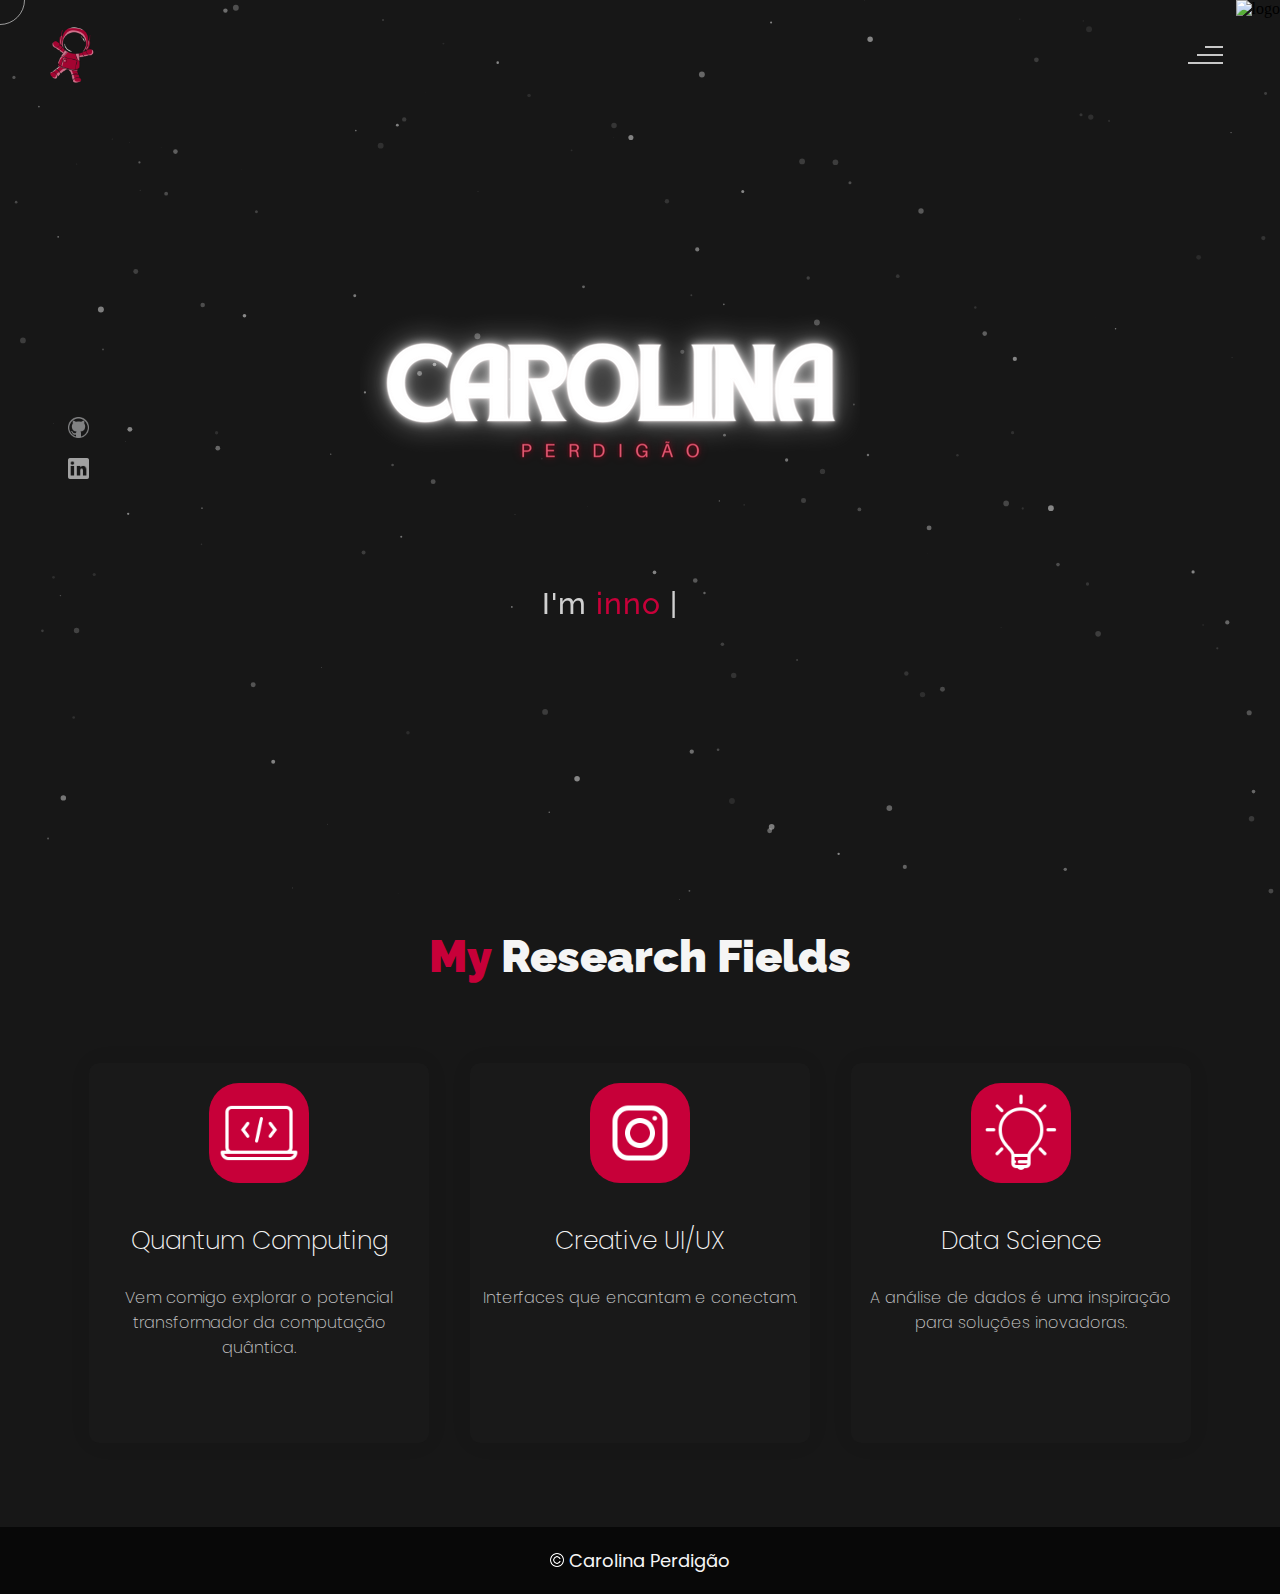
==== index.html @ ed8401b5 "Update 2021-10-20-1 testingtestingtestingtestingt" ====
<!DOCTYPE html>
<html lang="en">
<head>
    <meta charset="UTF-8">
    <meta name="viewport" content="width=device-width, initial-scale=1.0">
    <meta name="description" content="Carolina's Portfolio" />
	<meta name="keywords" content="blog, business card, creative, creative portfolio, cv theme, online resume, personal, portfolio, professional cv, responsive portfolio, resume, vcard" />
	<meta name="author" content="Carolina Perdigão" />
    <title>Carolina Perdigão - Personal Portfolio</title>
  <!--favicon-img--> 
   <link rel="icon" type="image/png" href="images/favicon.png">
   <!--favicon-img-->
   <!--main css file should not be removed -->
    <link rel="stylesheet" href="css/index.css">
    <!--main css file-->
    <script src="https://cdnjs.cloudflare.com/ajax/libs/gsap/3.2.6/gsap.min.js"></script>
</head>
<body>
    <!--contains all the div-->
    <div id="all">
    <!--mouse  follower-->
        <div class="cursor"></div>
    <!--mouse  follower-->

    <!--link-screen-->
        <div id="breaker">
        </div>
        <div id="breaker-two">
        </div>
    <!--link-screen-->
        <!--Main-Section-->
        <!--Navigator-fullscreen-->
        <div id="navigation-content">
            <div class="logo">
            </div>
            <div class="navigation-close">
                <span class="close-first"></span>
                <span class="close-second"></span>
            </div>
            <div class="navigation-links">
                <a href="index.html" data-text="HOME" id="home-link" >HOME</a>
                <a href="about.html" data-text="ABOUT" id="about-link" >ABOUT</a>
                <a href="blog.html" data-text="BLOG" id="blog-link" >BLOG</a>
                <a href="contact.html" data-text="CONTACT" id="contact-link" >CONTACT</a>
            </div>
        </div>
        <!--Navigator-Fullscreen END-->
          <!--Home Page-->
        <!--Menubar-->
        <div id="navigation-bar">
            <a href="index.html"><img src="images/willy wonka logo.png" alt="logo"></a>
            <div class="menubar">
                <span class="first-span"></span>
                <span class="second-span"></span>
                <span class="third-span"></span>
            </div>
        </div>
        <!--Menubar End-->
          <!--Header-->
        <div id="header">
            <div id="particles"></div>
              <!--Social Media Links-->
            <div class="social-media-links">
               <a href="https://github.com/carolinaperdigao?tab=repositories" target="_blank" rel="noopener noreferrer"><img src="images/github.png" class="social-media" alt="instagram-logo"></a>
                <a href="https://www.linkedin.com/in/carolina-silvestre-perdig%C3%A3o-3ba762186/" target="_blank" rel="noopener noreferrer"> <img src="images/linkedin logo.png" class="social-media" alt="linkedin-logo"></a>

            </div>
            <!--Social Media Links end-->
            <div class="header-content">
                <div class="header-content-box">
                <div class="firstline"><span class="color"><img src="images/whitesignature6.png"></span></div>
                <div class="secondline">
                I'm 
            <span class="txt-rotate color" data-period="1200"data-rotate='[ " innovative.", " creative.", " a scietist." ]'></span>
            <span class="slash">|</span>
        </div>
        
            </div>
            </div>
            <!--header image-->
            <div class="header-image">
            <img src="#" alt="logo">
            </div>
            <!--header image end-->
        </div>
           <!--Header End-->
           
            <!--services header-->
            <div class="services-heading wow">
                <span class="color">My</span> Research Fields
            </div>
        <!--services header end-->
        <!--services content-->
                <div class="services-content">
                    <a href="quantum.html">
                    <div class="service-one service wow">
                        <div class="service-img">
                        <img src="images/coding.png" alt="service-one">
                        </div>
                        <div class="service-description">
                            <h2>Quantum Computing</h2>
                            <p>Vem comigo explorar o potencial transformador da computação quântica.</p>
                        </div>
                    </a>
                    </div>
                    <div class="service-two service wow">
                        <a href="uiux.html">
                        <div class="service-img">
                        <img src="images/instagram.png" alt="service-two">
                        </div>
                        <div class="service-description">
                            <h2>Creative UI/UX</h2>
                            <p>Interfaces que encantam e conectam.</p>
                        </div>
                        </a>
                    </div>
                    <div class="service-three service wow">
                        <a href="datascience.html">
                        <div class="service-img">
                        <img src="images/bulb.png" alt="service-three">
                        </div>
                        <div class="service-description">
                            <h2>Data Science</h2>
                            <p>A análise de dados é uma inspiração para soluções inovadoras.</p>
                        </div>
                        </a>
                    </div>
                </div>
        </div>

        <!--------------------------HomePage End------------------------------------->

        <!--copyright-section-->
            <div class="footer">
             <div class="footer-text">
                 <img src="./images/copyright.png" alt="copyright-img" class="images" height="14px">  Carolina Perdigão
             </div>
            </div>
        <!--copyright-section-->

    </div>
    <!--all the divisions-->
    <script src="js/jquery.min.js"></script>
    <script src="js/particles.js"></script>
    <script src="js/particles.min.js"></script>
    <script src="js/index.js"></script>
    <!--particles script-->
    <script>
 particlesJS("particles", {"particles":{"number":{"value":120,"density":{"enable":true,"value_area":800}},"color":{"value":"#ffffff"},"shape":{"type":"circle","stroke":{"width":0,"color":"#000000"},"polygon":{"nb_sides":5},"image":{"src":"img/github.svg","width":100,"height":100}},"opacity":{"value":0.5,"random":false,"anim":{"enable":true,"speed":1,"opacity_min":0.1,"sync":false}},"size":{"value":3,"random":true,"anim":{"enable":true,"speed":0,"size_min":0.1,"sync":false}},"line_linked":{"enable":false,"distance":0,"color":"#ffffff","opacity":0.24463576890600452,"width":1.2626362266116362},"move":{"enable":true,"speed":3,"direction":"none","random":false,"straight":false,"out_mode":"out","bounce":false,"attract":{"enable":false,"rotateX":600,"rotateY":1200}}},"interactivity":{"detect_on":"canvas","events":{"onhover":{"enable":false,"mode":"grab"},"onclick":{"enable":true,"mode":"push"},"resize":true},"modes":{"grab":{"distance":400,"line_linked":{"opacity":1}},"bubble":{"distance":400,"size":40,"duration":2,"opacity":8,"speed":3},"repulse":{"distance":200,"duration":0.4},"push":{"particles_nb":4},"remove":{"particles_nb":2}}},"retina_detect":true});
</script>
</body>
</html>
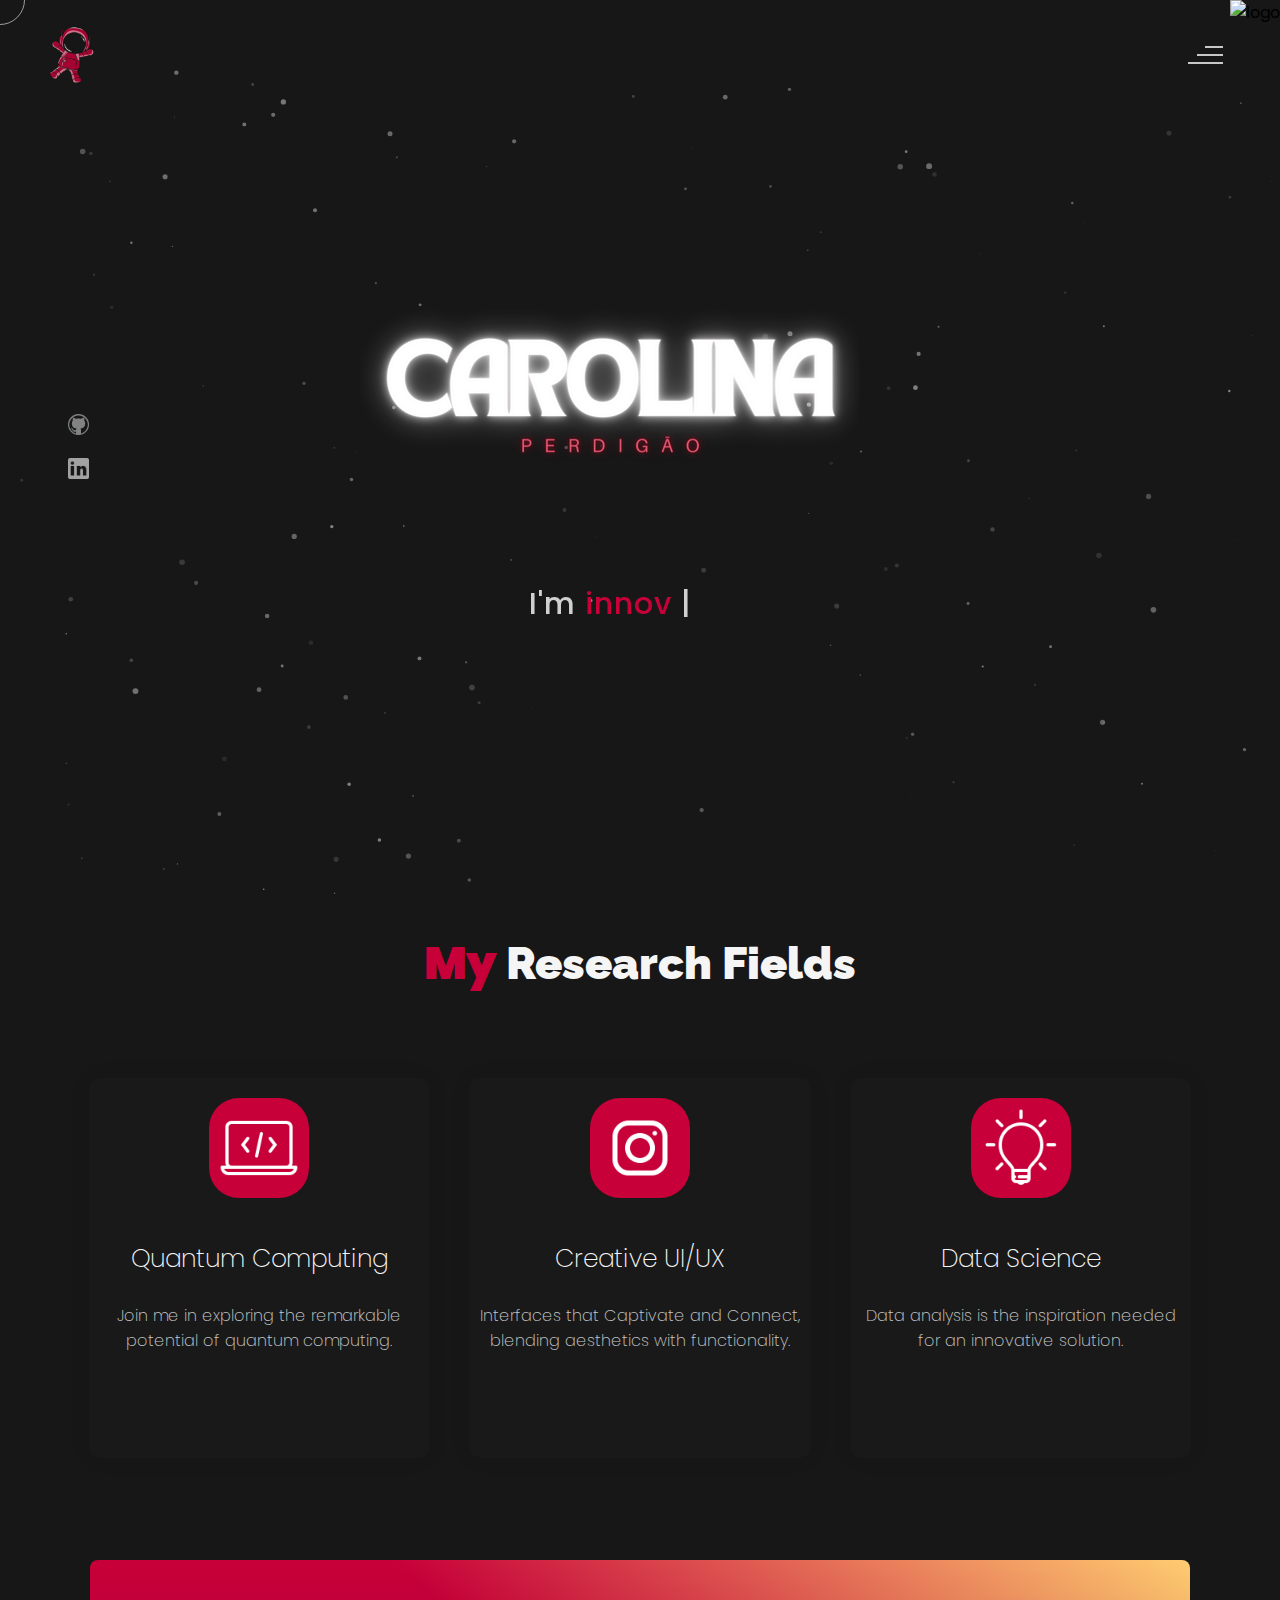
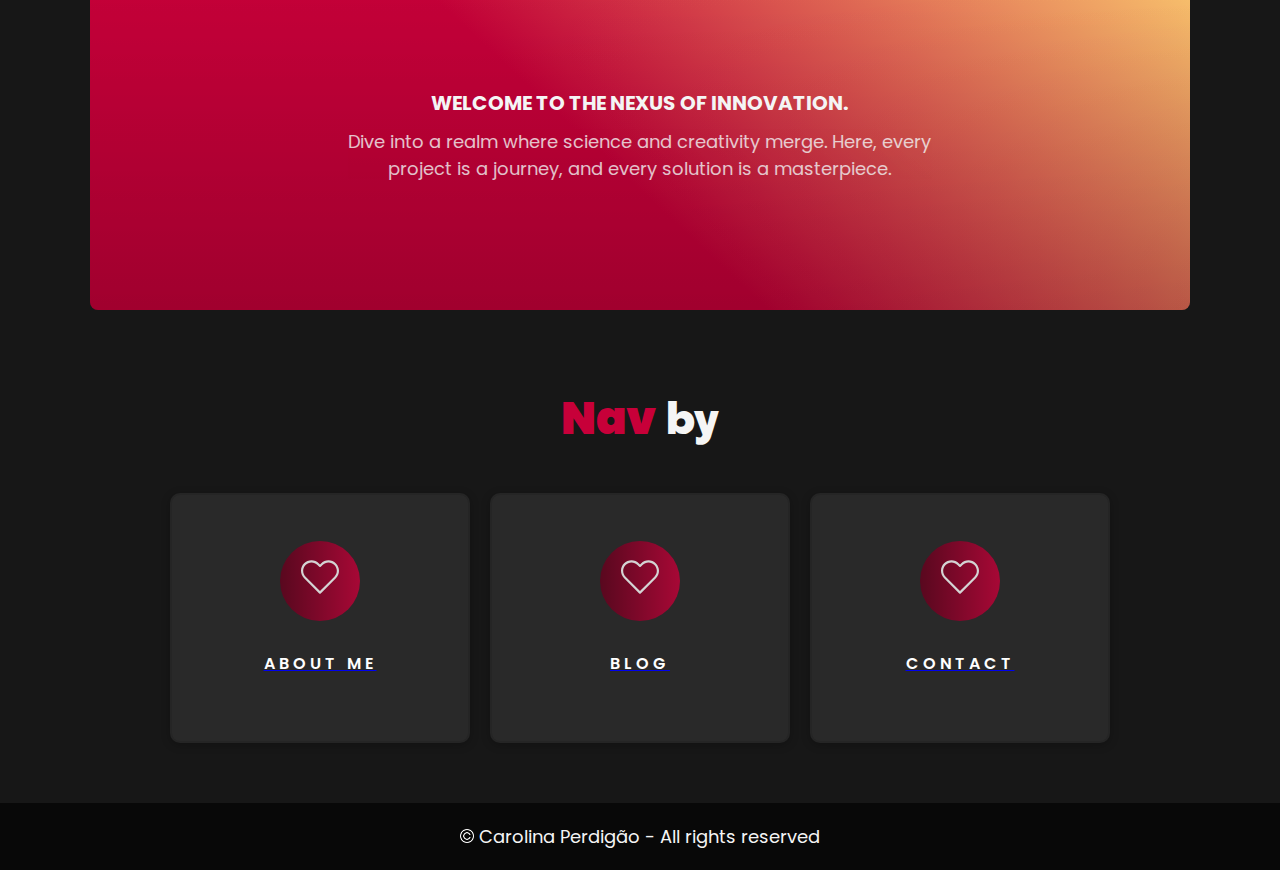
==== commit 2a142a17: "Improvements update - more informations." ====
--- a/index.html
+++ b/index.html
@@ -13,6 +13,8 @@
    <!--favicon-img-->
    <!--main css file should not be removed -->
     <link rel="stylesheet" href="css/index.css">
+    <link rel="stylesheet" href="css/navbyindex.css">
+    <link rel="stylesheet" href="css/cardbtweendivs.css">
     <!--main css file-->
     <script src="https://cdnjs.cloudflare.com/ajax/libs/gsap/3.2.6/gsap.min.js"></script>
 </head>
@@ -100,7 +102,7 @@
                         </div>
                         <div class="service-description">
                             <h2>Quantum Computing</h2>
-                            <p>Vem comigo explorar o potencial transformador da computação quântica.</p>
+                            <p>Join me in exploring the remarkable potential of quantum computing.</p>
                         </div>
                     </a>
                     </div>
@@ -111,7 +113,7 @@
                         </div>
                         <div class="service-description">
                             <h2>Creative UI/UX</h2>
-                            <p>Interfaces que encantam e conectam.</p>
+                            <p>Interfaces that Captivate and Connect, blending aesthetics with functionality.</p>
                         </div>
                         </a>
                     </div>
@@ -122,20 +124,109 @@
                         </div>
                         <div class="service-description">
                             <h2>Data Science</h2>
-                            <p>A análise de dados é uma inspiração para soluções inovadoras.</p>
+                            <p>Data analysis is the inspiration needed for an innovative solution.</p>
                         </div>
                         </a>
                     </div>
                 </div>
         </div>
+        <!--MY REREARCH FIELDS END-->
+
+        <!--CARD BETWEEN DIVS START-->
+
+        <div class="containercard2">
+            <div class="card2">
+                <div class="card-content">
+                <p class="card-title">Welcome to the Nexus of Innovation.
+                </p><p class="card-para">Dive into a realm where science and creativity merge. Here, every project is a journey, and every solution is a masterpiece.</p>
+                </div>
+            </div>
+        </div>
+          
+        
+        <!--CARD BETWEEN DIVS END-->
+
+
+        <!--start of NAV BY-->
+
+        <!--NAV BY header start-->
+        <div class="services-heading wow">
+            <span class="color">Nav</span> by
+        </div>
+        <!--NAV BY header end-->
+
+        <div class="navby">
+
+
+            <div class="card">
+                <div class="icon">
+                    <a href="about.html">
+                <svg xmlns="http://www.w3.org/2000/svg" xmlns:xlink="http://www.w3.org/1999/xlink" height="38px" width="38px" version="1.1" id="heart" viewBox="0 0 471.701 471.701" xml:space="preserve">
+                    <linearGradient id="gradientColor">
+                    <stop offset="5%" stop-color="#7eaaff"></stop>
+                    <stop offset="95%" stop-color="#ff48fb"></stop>
+                    </linearGradient>
+                    <g>
+                    <path d="M433.601,67.001c-24.7-24.7-57.4-38.2-92.3-38.2s-67.7,13.6-92.4,38.3l-12.9,12.9l-13.1-13.1   c-24.7-24.7-57.6-38.4-92.5-38.4c-34.8,0-67.6,13.6-92.2,38.2c-24.7,24.7-38.3,57.5-38.2,92.4c0,34.9,13.7,67.6,38.4,92.3   l187.8,187.8c2.6,2.6,6.1,4,9.5,4c3.4,0,6.9-1.3,9.5-3.9l188.2-187.5c24.7-24.7,38.3-57.5,38.3-92.4   C471.801,124.501,458.301,91.701,433.601,67.001z M414.401,232.701l-178.7,178l-178.3-178.3c-19.6-19.6-30.4-45.6-30.4-73.3   s10.7-53.7,30.3-73.2c19.5-19.5,45.5-30.3,73.1-30.3c27.7,0,53.8,10.8,73.4,30.4l22.6,22.6c5.3,5.3,13.8,5.3,19.1,0l22.4-22.4   c19.6-19.6,45.7-30.4,73.3-30.4c27.6,0,53.6,10.8,73.2,30.3c19.6,19.6,30.3,45.6,30.3,73.3   C444.801,187.101,434.001,213.101,414.401,232.701z"></path>
+                    </g>
+                </svg>
+                </div>
+                <p class="title">About me</p>
+                <p class="text">Click here to know more about me.</p>
+            </a>
+            </div>
+
+
+
+            <div class="card">
+                <div class="icon">
+                    <a href="blog.html">
+                <svg xmlns="http://www.w3.org/2000/svg" xmlns:xlink="http://www.w3.org/1999/xlink" height="38px" width="38px" version="1.1" id="heart" viewBox="0 0 471.701 471.701" xml:space="preserve">
+                    <linearGradient id="gradientColor">
+                    <stop offset="5%" stop-color="#7eaaff"></stop>
+                    <stop offset="95%" stop-color="#ff48fb"></stop>
+                    </linearGradient>
+                    <g>
+                    <path d="M433.601,67.001c-24.7-24.7-57.4-38.2-92.3-38.2s-67.7,13.6-92.4,38.3l-12.9,12.9l-13.1-13.1   c-24.7-24.7-57.6-38.4-92.5-38.4c-34.8,0-67.6,13.6-92.2,38.2c-24.7,24.7-38.3,57.5-38.2,92.4c0,34.9,13.7,67.6,38.4,92.3   l187.8,187.8c2.6,2.6,6.1,4,9.5,4c3.4,0,6.9-1.3,9.5-3.9l188.2-187.5c24.7-24.7,38.3-57.5,38.3-92.4   C471.801,124.501,458.301,91.701,433.601,67.001z M414.401,232.701l-178.7,178l-178.3-178.3c-19.6-19.6-30.4-45.6-30.4-73.3   s10.7-53.7,30.3-73.2c19.5-19.5,45.5-30.3,73.1-30.3c27.7,0,53.8,10.8,73.4,30.4l22.6,22.6c5.3,5.3,13.8,5.3,19.1,0l22.4-22.4   c19.6-19.6,45.7-30.4,73.3-30.4c27.6,0,53.6,10.8,73.2,30.3c19.6,19.6,30.3,45.6,30.3,73.3   C444.801,187.101,434.001,213.101,414.401,232.701z"></path>
+                    </g>
+                </svg>
+                </div>
+                <p class="title">Blog</p>
+                <p class="text">Read the articles I wrote.</p>
+            </a>
+            </div>
+
+
+
+          <div class="card">
+            <div class="icon">
+                <a href="contact.html">
+              <svg xmlns="http://www.w3.org/2000/svg" xmlns:xlink="http://www.w3.org/1999/xlink" height="38px" width="38px" version="1.1" id="heart" viewBox="0 0 471.701 471.701" xml:space="preserve">
+                <linearGradient id="gradientColor">
+                  <stop offset="5%" stop-color="#7eaaff"></stop>
+                  <stop offset="95%" stop-color="#ff48fb"></stop>
+                </linearGradient>
+                <g>
+                  <path d="M433.601,67.001c-24.7-24.7-57.4-38.2-92.3-38.2s-67.7,13.6-92.4,38.3l-12.9,12.9l-13.1-13.1   c-24.7-24.7-57.6-38.4-92.5-38.4c-34.8,0-67.6,13.6-92.2,38.2c-24.7,24.7-38.3,57.5-38.2,92.4c0,34.9,13.7,67.6,38.4,92.3   l187.8,187.8c2.6,2.6,6.1,4,9.5,4c3.4,0,6.9-1.3,9.5-3.9l188.2-187.5c24.7-24.7,38.3-57.5,38.3-92.4   C471.801,124.501,458.301,91.701,433.601,67.001z M414.401,232.701l-178.7,178l-178.3-178.3c-19.6-19.6-30.4-45.6-30.4-73.3   s10.7-53.7,30.3-73.2c19.5-19.5,45.5-30.3,73.1-30.3c27.7,0,53.8,10.8,73.4,30.4l22.6,22.6c5.3,5.3,13.8,5.3,19.1,0l22.4-22.4   c19.6-19.6,45.7-30.4,73.3-30.4c27.6,0,53.6,10.8,73.2,30.3c19.6,19.6,30.3,45.6,30.3,73.3   C444.801,187.101,434.001,213.101,414.401,232.701z"></path>
+                </g>
+              </svg>
+            </div>
+            <p class="title">Contact</p>
+            <p class="text">Check how to contact me.</p>
+        </a>
+          </div>
+
+
+        </div>
+        
 
         <!--------------------------HomePage End------------------------------------->
 
         <!--copyright-section-->
             <div class="footer">
              <div class="footer-text">
-                 <img src="./images/copyright.png" alt="copyright-img" class="images" height="14px">  Carolina Perdigão
-             </div>
+                 <img src="./images/copyright.png" alt="copyright-img" class="images" height="14px">  Carolina Perdigão - All rights reserved
+                </div>
             </div>
         <!--copyright-section-->
 
--- a/css/navbyindex.css
+++ b/css/navbyindex.css
@@ -0,0 +1,93 @@
+.navby {
+    display: flex;
+    justify-content: center;
+    align-items: center;
+    flex-wrap: wrap;
+}
+
+
+.card {
+    width: 100%;
+    max-width: 300px;
+    min-width: 200px;
+    height: 250px;
+    background-color: #292929;
+    margin: 10px;
+    border-radius: 10px;
+    box-shadow: 0px 2px 10px rgba(0, 0, 0, 0.24);
+    border: 2px solid rgba(7, 7, 7, 0.12);
+    font-size: 16px;
+    transition: all 0.3s ease;
+    position: relative;
+    display: flex;
+    justify-content: center;
+    align-items: center;
+    flex-direction: column;
+    cursor: pointer;
+    font-family: 'Poppins', sans-serif;
+    margin-bottom: 30px;
+  }
+  
+  .icon {
+    margin: 0 auto;
+    width: 100%;
+    height: 80px;
+    max-width: 80px;
+    background: linear-gradient(90deg, #65001d 0%, #C70039 40%, rgba(0, 0, 0, 0.28) 60%);
+    border-radius: 100%;
+    display: flex;
+    justify-content: center;
+    align-items: center;
+    transition: all 0.8s ease;
+    background-position: 0px;
+    background-size: 200px;
+  }
+  
+  .icon svg {
+    fill: white;
+  }
+  
+  .card .title {
+    width: 100%;
+    margin: 0;
+    text-align: center;
+    margin-top: 30px;
+    color: white;
+    font-weight: 600;
+    text-transform: uppercase;
+    letter-spacing: 4px;
+  }
+  
+  .card .text {
+    width: 80%;
+    margin: 0 auto;
+    font-size: 13px;
+    text-align: center;
+    margin-top: 20px;
+    color: white;
+    font-weight: 200;
+    letter-spacing: 2px;
+    opacity: 0;
+    max-height: 0;
+    transition: all 0.3s ease;
+  }
+  
+  .card:hover {
+    height: 270px;
+  }
+  
+  .card:hover .text {
+    transition: all 0.3s ease;
+    opacity: 1;
+    max-height: 40px;
+  }
+  
+  .card:hover .icon {
+    background-position: -120px;
+    transition: all 0.3s ease;
+  }
+  
+  .card:hover .icon svg path {
+    fill: #ff2a66;
+    transition: all 0.3s ease;
+  }--- a/css/cardbtweendivs.css
+++ b/css/cardbtweendivs.css
@@ -0,0 +1,94 @@
+.containercard2 {
+    display: flex;
+    justify-content: center;
+    align-items: center;
+}
+
+.card2 {
+    overflow: hidden;
+    top: 50%;
+    left: 50%;
+    width: 86%;
+    height: 350px;
+    background-color: #4158D0;
+    background-image: linear-gradient(43deg, #C70039 0%, #C70039 46%, #FFCC70 100%);
+    border-radius: 8px;
+    color: white;
+    overflow: hidden;
+    transform-style: preserve-3d;
+    perspective: 1000px;
+    transition: all 0.5s cubic-bezier(0.23, 1, 0.320, 1);
+    margin-top: 45px;
+    margin-bottom: 45px;
+  }
+  
+  .card-content {
+    padding: 20px;
+    position: relative;
+    z-index: 1;
+    display: flex;
+    flex-direction: column;
+    gap: 10px;
+    color: white;
+    align-items: center;
+    justify-content: center;
+    text-align: center;
+    height: 100%;
+  }
+  
+  .card-content .card-title {
+    font-size: 20px;
+    font-weight: 700;
+    color: inherit;
+    text-transform: uppercase;
+  }
+  
+  .card-content .card-para {
+    color: inherit;
+    opacity: 0.8;
+    font-size: 18px;
+    max-width: 60%;
+  }
+  
+  .card2:hover {
+    transform: rotateY(10deg) rotateX(10deg) scale(1.05);
+    box-shadow: 0 10px 20px rgba(0, 0, 0, 0.2);
+  }
+  
+  .card2:before {
+    content: "";
+    position: absolute;
+    top: 0;
+    left: 0;
+    width: 100%;
+    height: 100%;
+    background: linear-gradient(transparent, rgba(0, 0, 0, 0.1));
+    transition: transform 0.5s cubic-bezier(0.23, 1, 0.320, 1);
+    z-index: 1;
+  }
+  
+  .card2:hover:before {
+    transform: translateX(-100%);
+  }
+  
+  .card2:after {
+    content: "";
+    position: absolute;
+    top: 0;
+    right: 0;
+    width: 100%;
+    height: 100%;
+    background: linear-gradient(transparent, rgba(0, 0, 0, 0.1));
+    transition: transform 0.5s cubic-bezier(0.23, 1, 0.320, 1);
+    z-index: 1;
+  }
+  
+  .card2:hover:after {
+    transform: translateX(100%);
+  }
+  
+  
+  
+  
+  
+  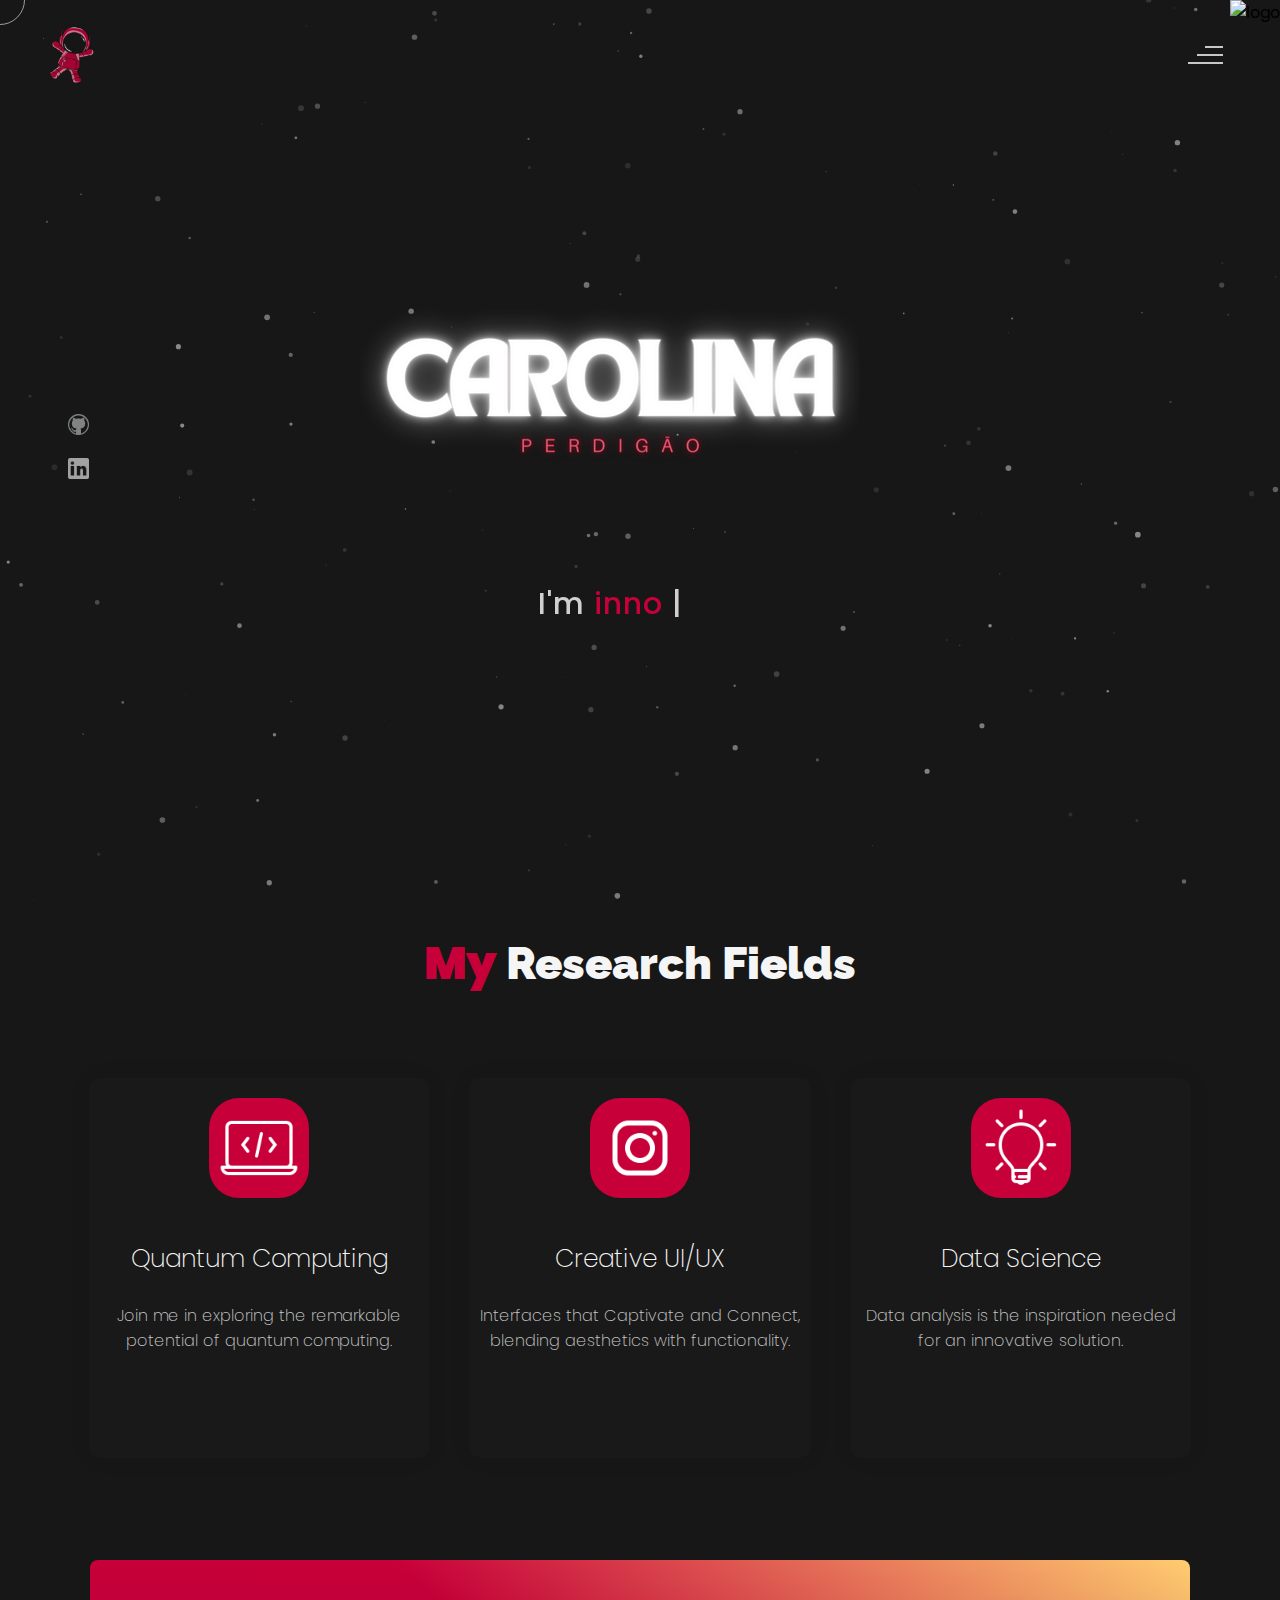
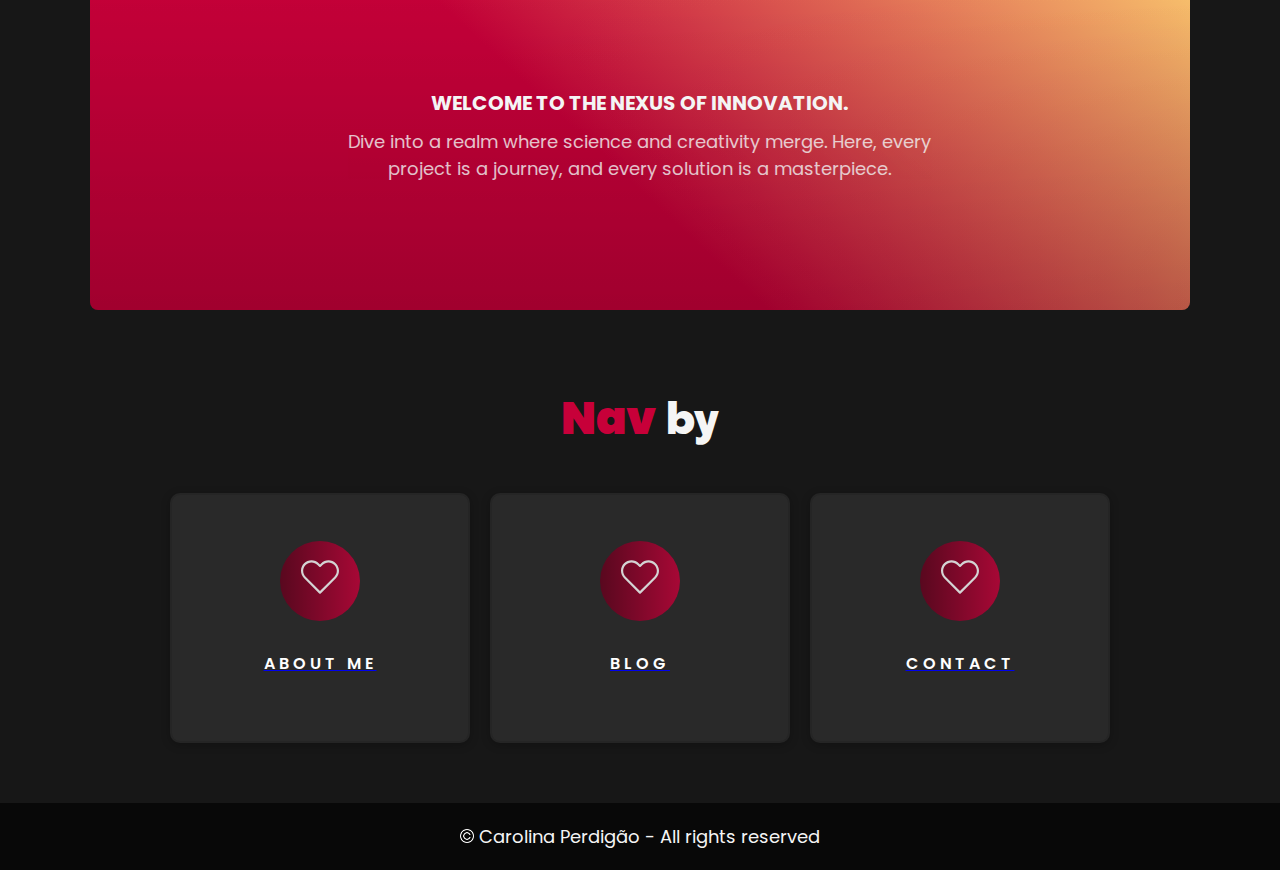
==== commit e9c6eff4: "Updated some details." ====
--- a/index.html
+++ b/index.html
@@ -65,7 +65,7 @@
               <!--Social Media Links-->
             <div class="social-media-links">
                <a href="https://github.com/carolinaperdigao?tab=repositories" target="_blank" rel="noopener noreferrer"><img src="images/github.png" class="social-media" alt="instagram-logo"></a>
-                <a href="https://www.linkedin.com/in/carolina-silvestre-perdig%C3%A3o-3ba762186/" target="_blank" rel="noopener noreferrer"> <img src="images/linkedin logo.png" class="social-media" alt="linkedin-logo"></a>
+                <a href="https://www.linkedin.com/in/carolina-perdig%C3%A3o/" target="_blank" rel="noopener noreferrer"> <img src="images/linkedin logo.png" class="social-media" alt="linkedin-logo"></a>
 
             </div>
             <!--Social Media Links end-->
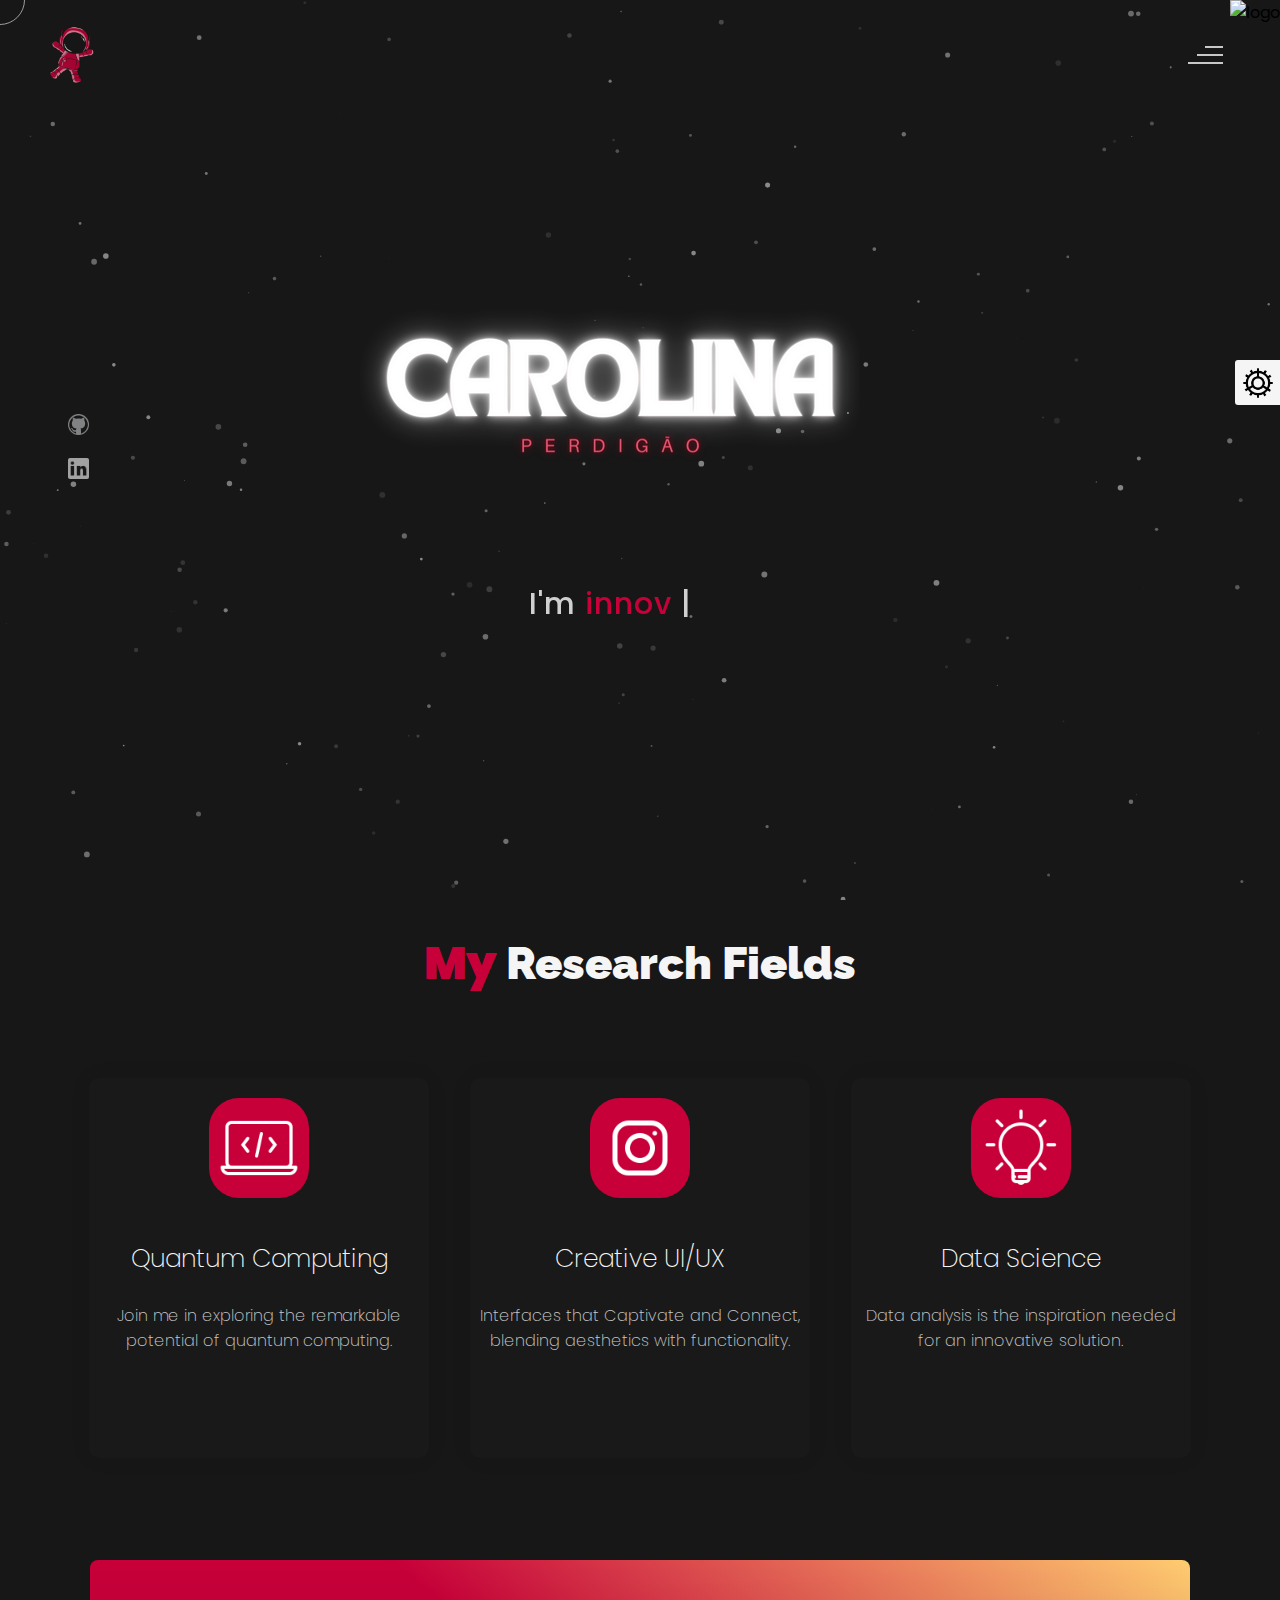
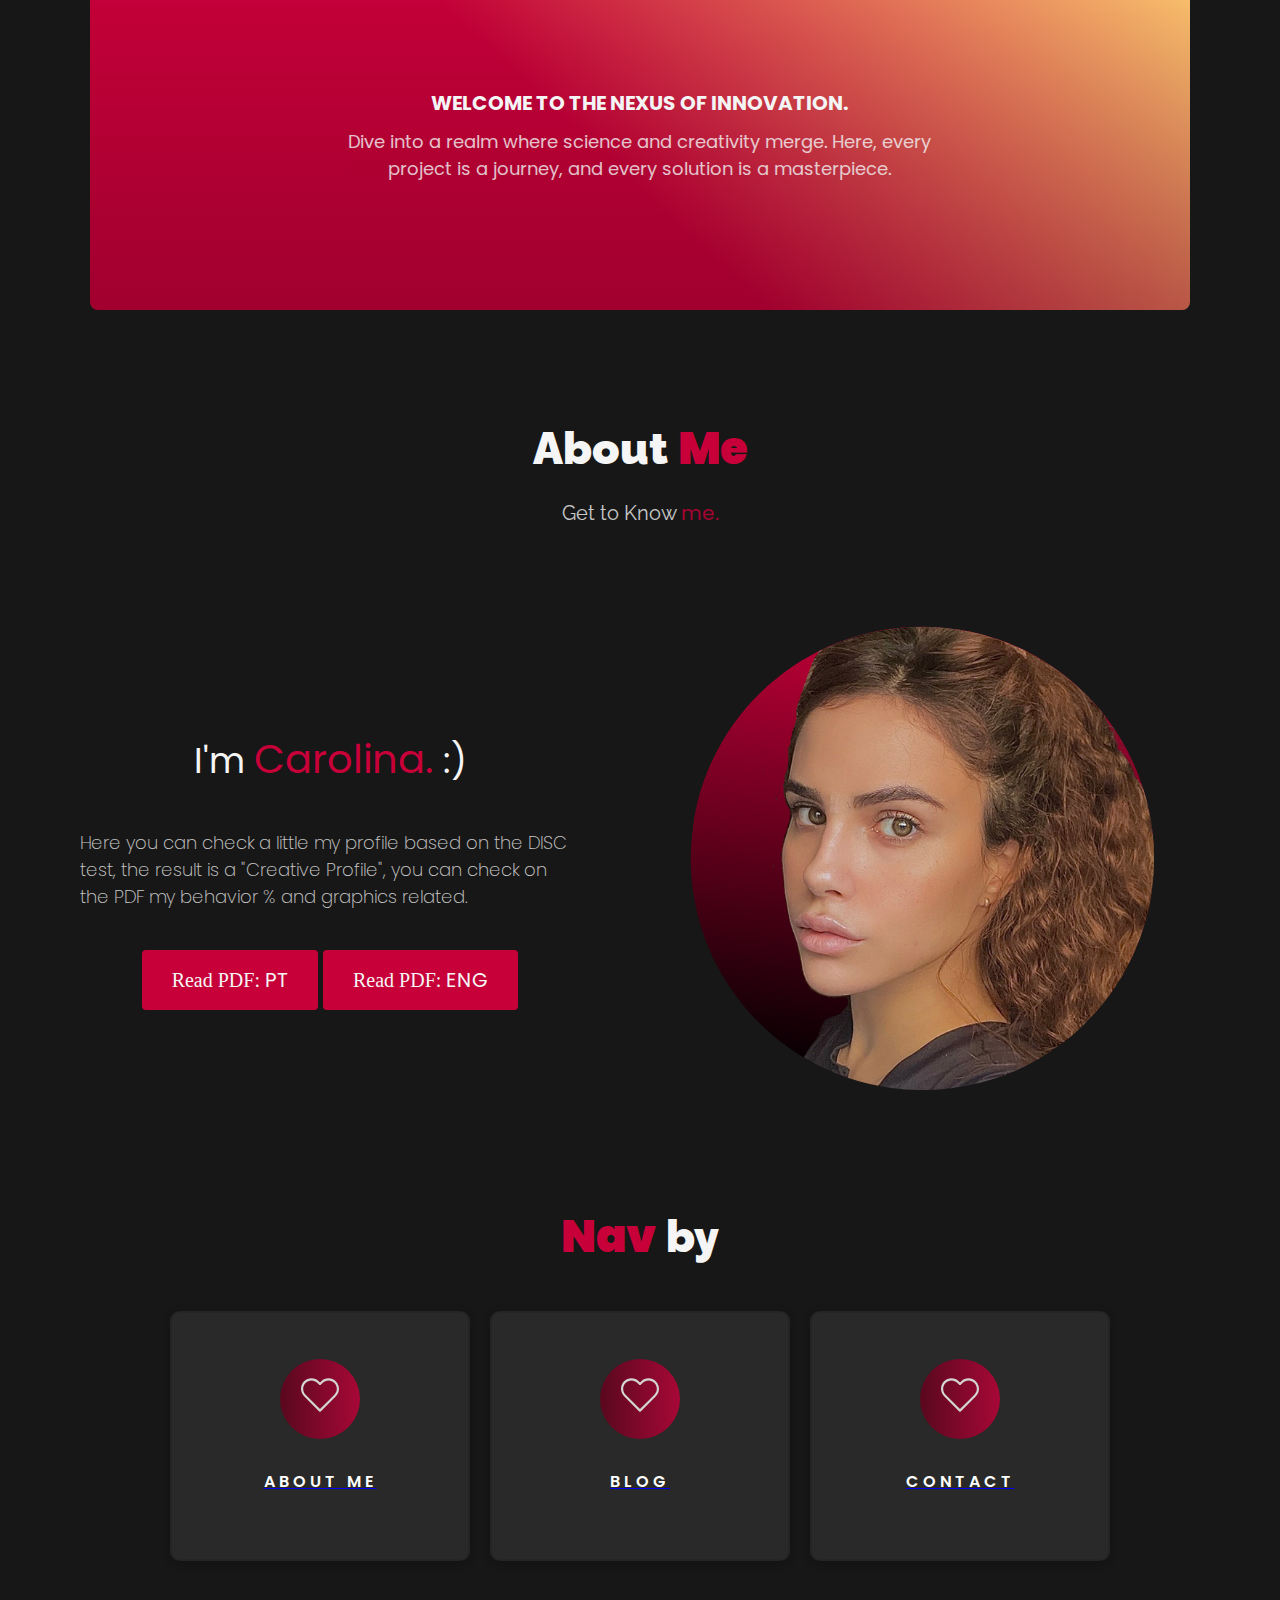
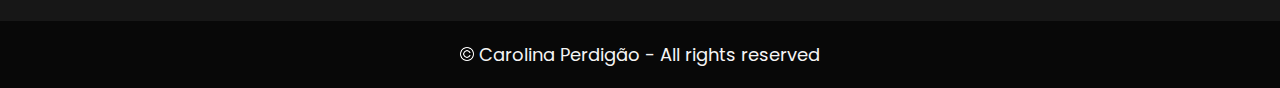
==== commit 4bd9fe60: "New update v2" ====
--- a/index.html
+++ b/index.html
@@ -134,6 +134,7 @@
 
         <!--CARD BETWEEN DIVS START-->
 
+
         <div class="containercard2">
             <div class="card2">
                 <div class="card-content">
@@ -146,6 +147,66 @@
         
         <!--CARD BETWEEN DIVS END-->
 
+
+        <!--ABOUT ME START-->
+
+        <div class="color-changer">
+            <div class="color-panel">
+                <img src="images/gear.png" alt="">
+            </div>
+            <div class="color-selector">
+                <div class="heading">Custom Colors</div>
+                <div class="colors">
+                    <ul >
+                    <li>
+                        <a href="#0" class="color-red " title="color-red"></a>
+                    </li>
+                    <li>
+                        <a href="#0" class="color-purple" title="color-purple"></a>
+                    </li>
+                    <li>
+                        <a href="#0" class="color-malt" title="color-malt"></a>
+                    </li>
+                    <li>
+                        <a href="#0" class="color-green" title="color-green"></a>
+                    </li>
+                    <li>
+                        <a href="#0" class="color-blue" title="color-blue"></a>
+                    </li>
+                    <li>
+                        <a href="#0" class="color-orange" title="color-orange"></a>
+                    </li>
+                    </ul>
+                </div>
+            </div>
+            </div>
+            <!--about content-->
+            
+                <div class="about-header">
+                    About <span class="color">Me</span>
+                    <span class ="header-caption">Get to Know <span class="color"> me.</span></span>
+                </div>
+                <div class="about-main">
+            <div class="about-first-paragraph wow">
+            <!--about description-->
+               <span class="about-first-line">
+                    I'm 
+                    <span class="color">Carolina.</span>
+                     :) </span>
+                     <br>
+               <span class="about-second-line"> Here you can check a little my profile based on the DISC test, the result is a "Creative Profile", you can check on the PDF my behavior % and graphics related.</span>
+               <div class="cv">
+                <a href="images/pdf/Profile Test PT.pdf" target="_blank" rel="noopener noreferrer"><button>Read PDF: <span class="colors">PT</span></button></a>
+                <a href="images/pdf/Profile Test ENG.pdf" target="_blank" rel="noopener noreferrer"><button>Read PDF: <span class="colors">ENG</span></button></a>
+            </div>
+            </div>
+            <!--about picture-->
+            <div class="about-img">
+                <img src="images/aboutme.png" alt="Your Image">
+            </div>
+            </div>
+
+        <!--ABOUT ME END-->
 
         <!--start of NAV BY-->
 
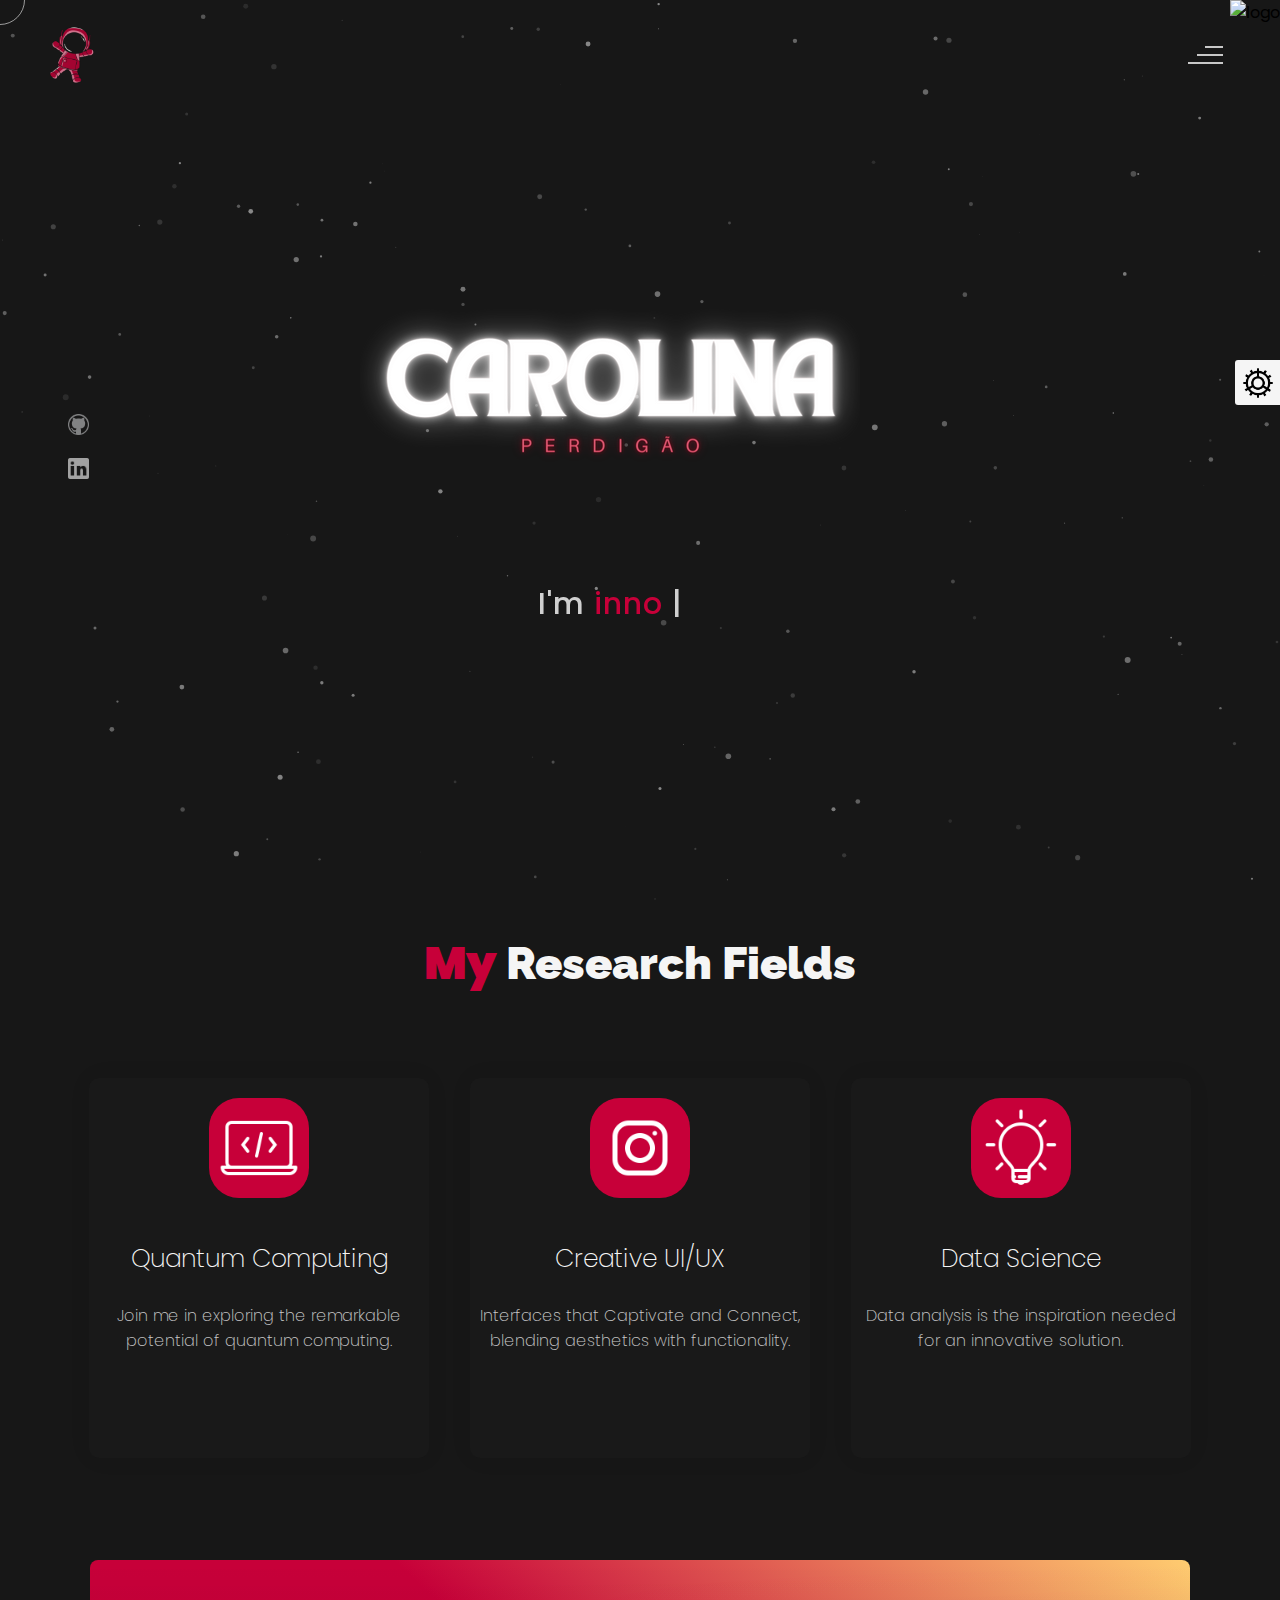
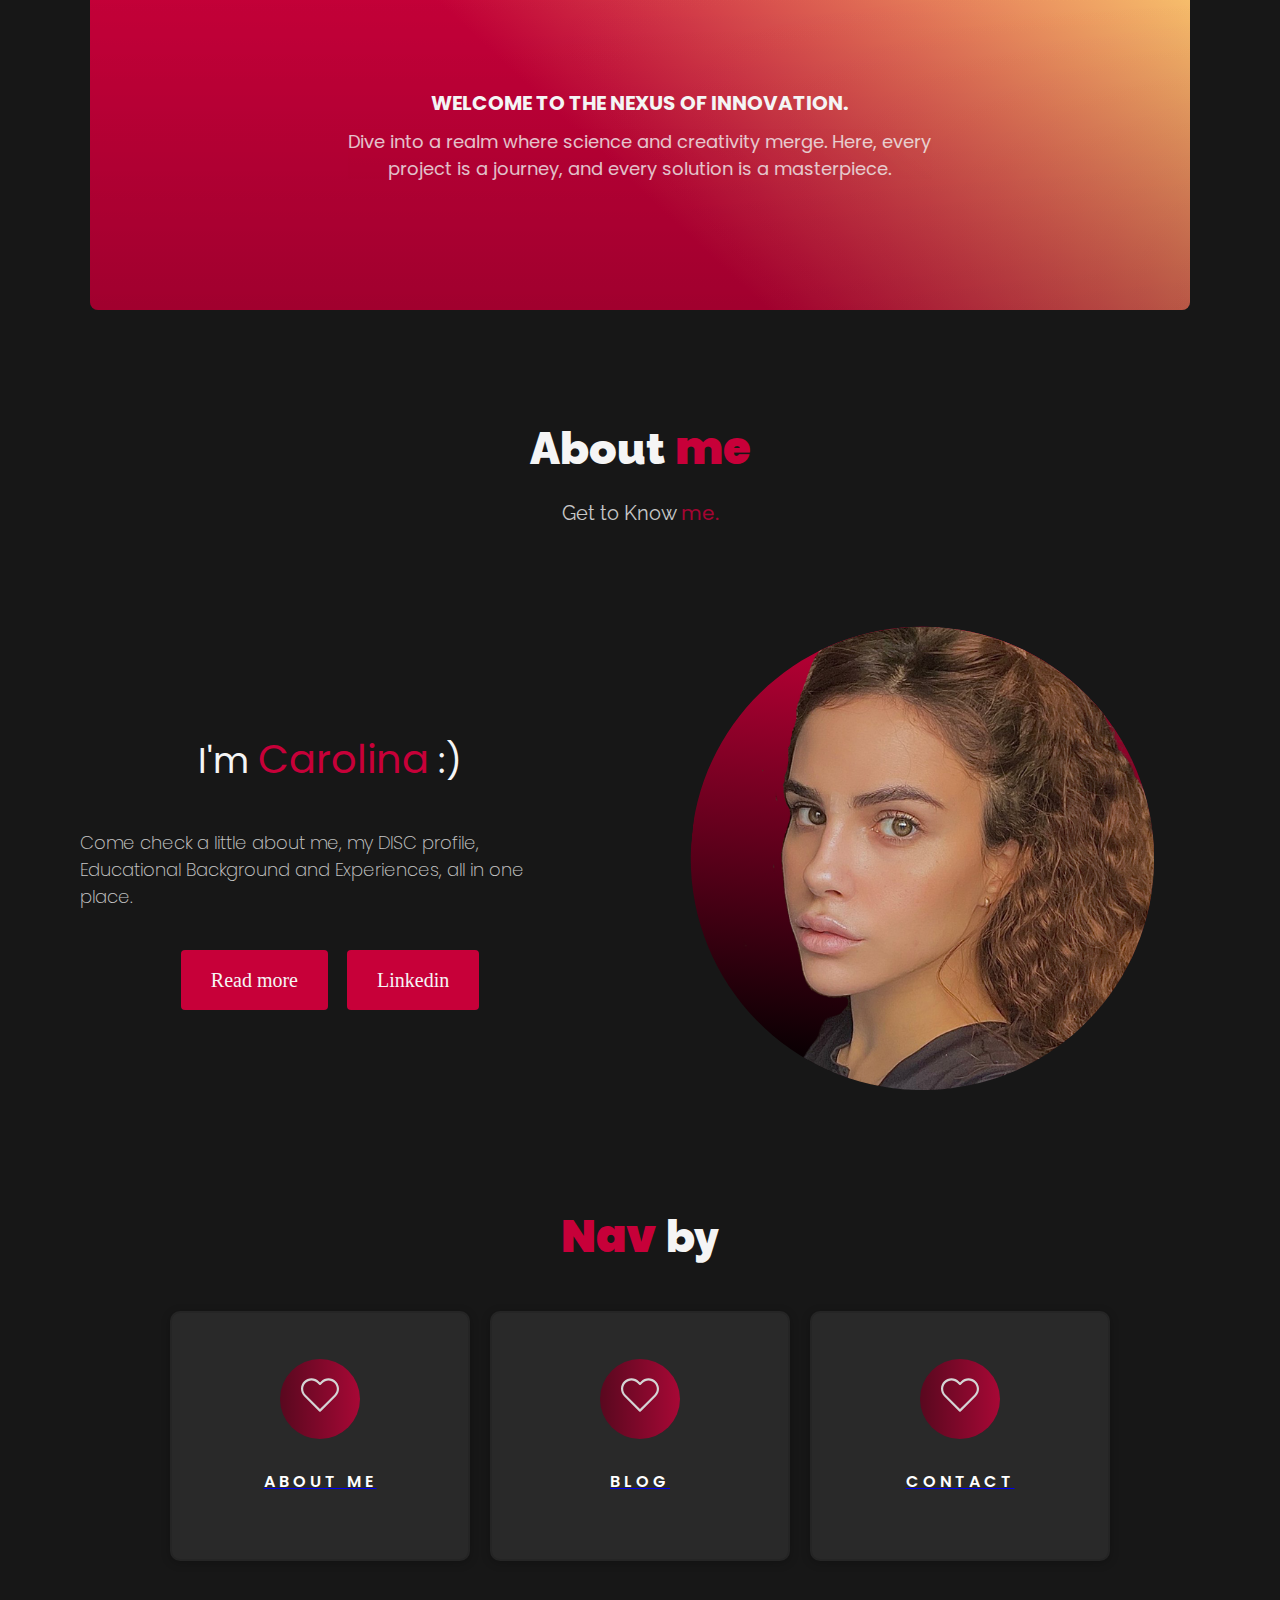
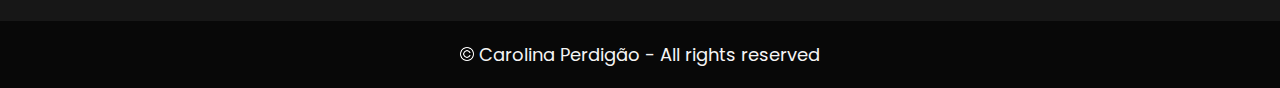
==== commit 859d35e2: "new CV" ====
--- a/index.html
+++ b/index.html
@@ -183,7 +183,7 @@
             <!--about content-->
             
                 <div class="about-header">
-                    About <span class="color">Me</span>
+                    About <span class="color">me</span>
                     <span class ="header-caption">Get to Know <span class="color"> me.</span></span>
                 </div>
                 <div class="about-main">
@@ -191,13 +191,14 @@
             <!--about description-->
                <span class="about-first-line">
                     I'm 
-                    <span class="color">Carolina.</span>
+                    <span class="color">Carolina</span>
                      :) </span>
                      <br>
-               <span class="about-second-line"> Here you can check a little my profile based on the DISC test, the result is a "Creative Profile", you can check on the PDF my behavior % and graphics related.</span>
+               <span class="about-second-line">Come check a little about me, my DISC profile, Educational Background and Experiences, all in one place.</span>
                <div class="cv">
-                <a href="images/pdf/Profile Test PT.pdf" target="_blank" rel="noopener noreferrer"><button>Read PDF: <span class="colors">PT</span></button></a>
-                <a href="images/pdf/Profile Test ENG.pdf" target="_blank" rel="noopener noreferrer"><button>Read PDF: <span class="colors">ENG</span></button></a>
+                <a href="about.html" target="_blank" rel="noopener noreferrer"><button >Read more <span class="colors"></span></button></a>
+                <a href="https://www.linkedin.com/in/carolina-perdig%C3%A3o/" target="_blank" rel="noopener noreferrer"><button style="margin-left: 14px;">Linkedin<span class="colors"></span></button></a>
+                
             </div>
             </div>
             <!--about picture-->
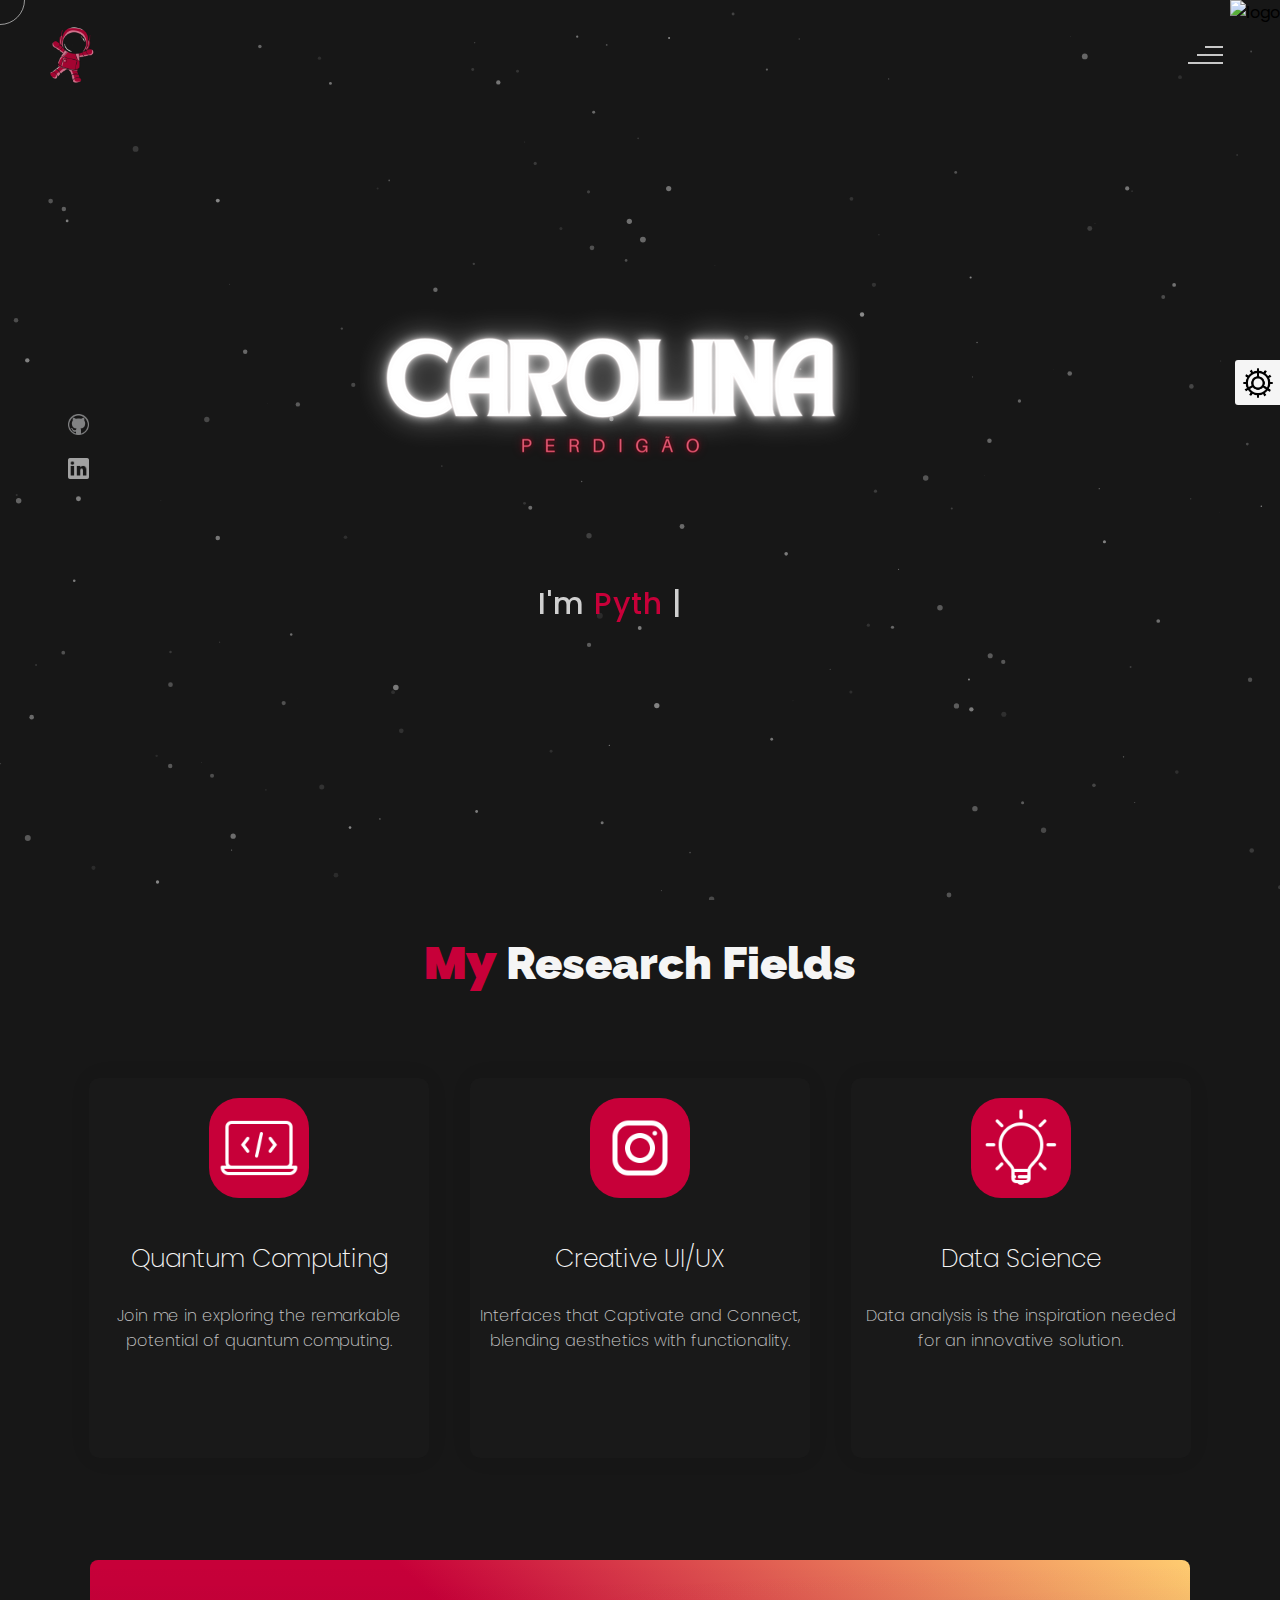
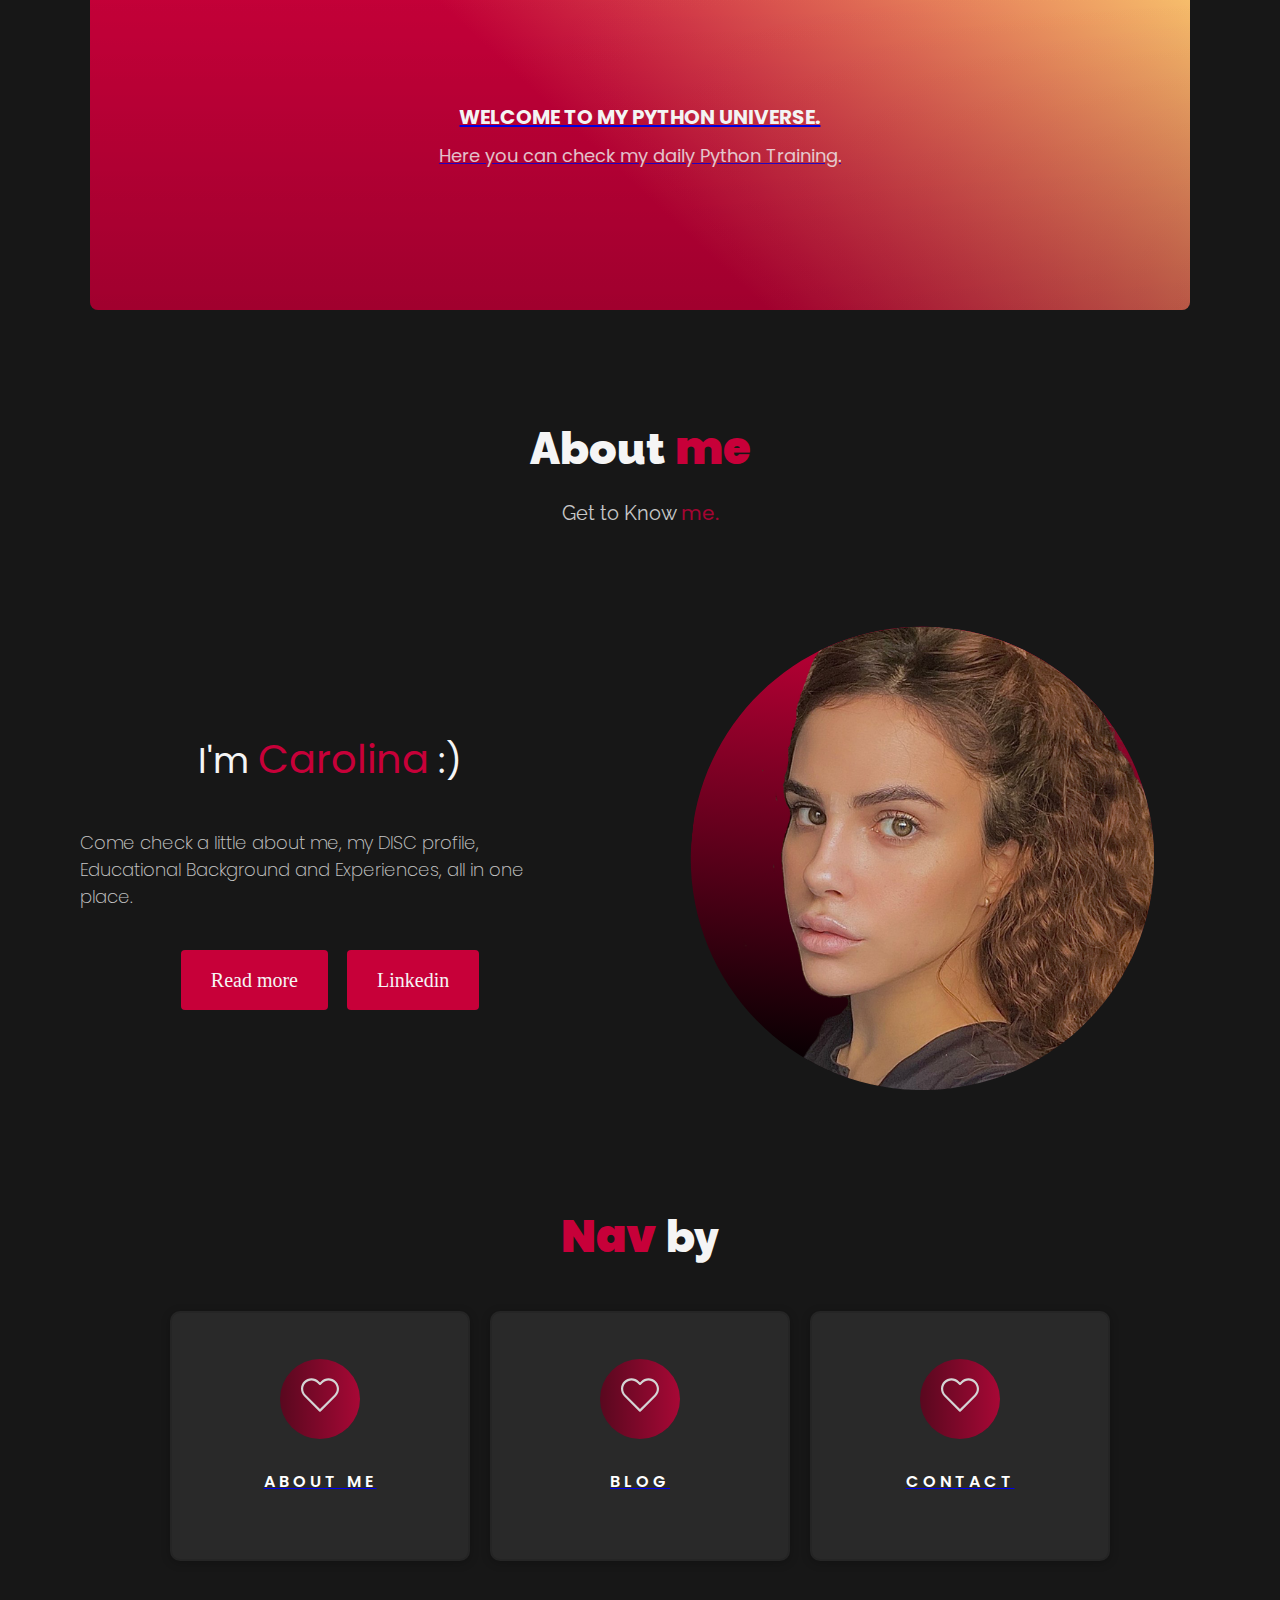
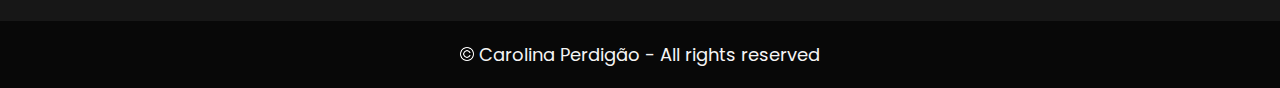
==== commit 2222009f: "update commit" ====
--- a/index.html
+++ b/index.html
@@ -74,7 +74,7 @@
                 <div class="firstline"><span class="color"><img src="images/whitesignature6.png"></span></div>
                 <div class="secondline">
                 I'm 
-            <span class="txt-rotate color" data-period="1200"data-rotate='[ " innovative.", " creative.", " a scietist." ]'></span>
+            <span class="txt-rotate color" data-period="1200"data-rotate='[ " Python developer.", " creative.", " a researcher." ]'></span>
             <span class="slash">|</span>
         </div>
         
@@ -136,11 +136,13 @@
 
 
         <div class="containercard2">
-            <div class="card2">
+            <a href="python_codes.html">
+            <div class="card2" >
                 <div class="card-content">
-                <p class="card-title">Welcome to the Nexus of Innovation.
-                </p><p class="card-para">Dive into a realm where science and creativity merge. Here, every project is a journey, and every solution is a masterpiece.</p>
-                </div>
+                <p class="card-title">Welcome to my Python Universe.
+                </p><p class="card-para">Here you can check my daily Python Training.</p>
+                </div>
+            </a>
             </div>
         </div>
           
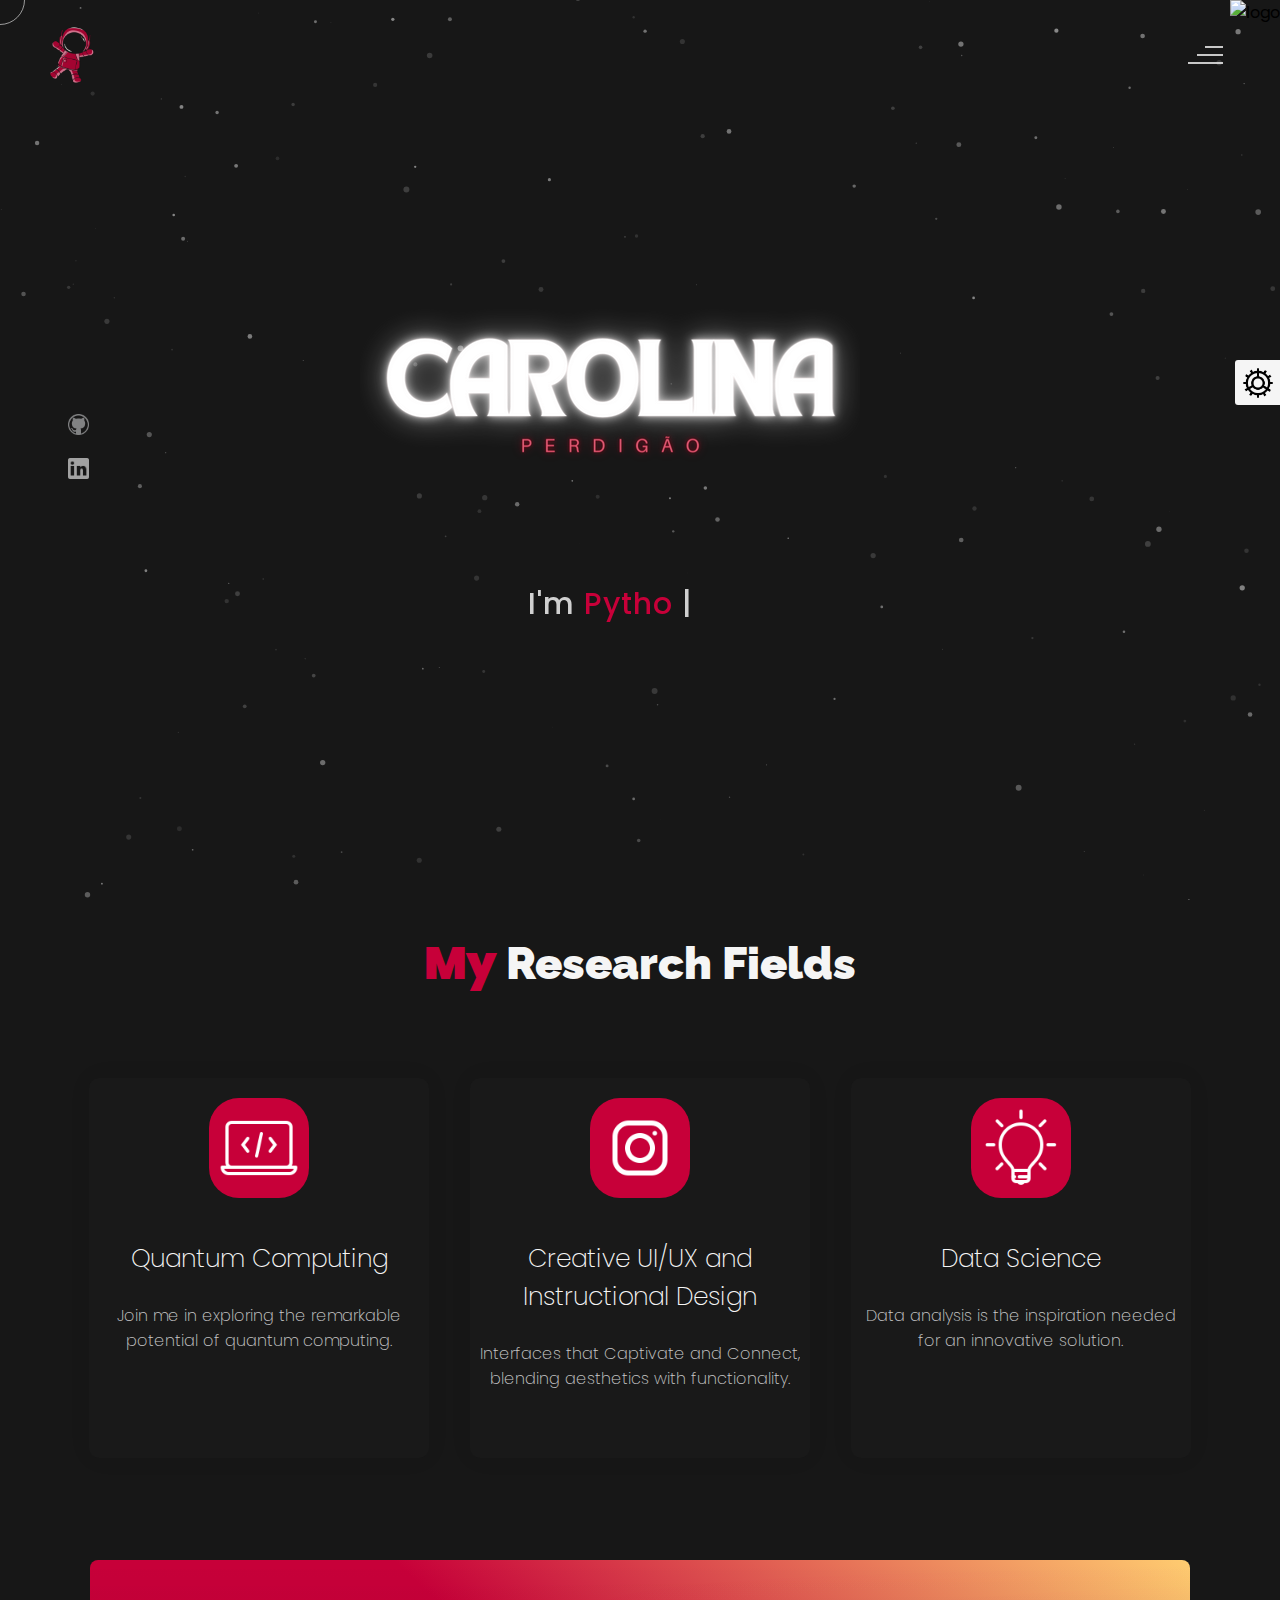
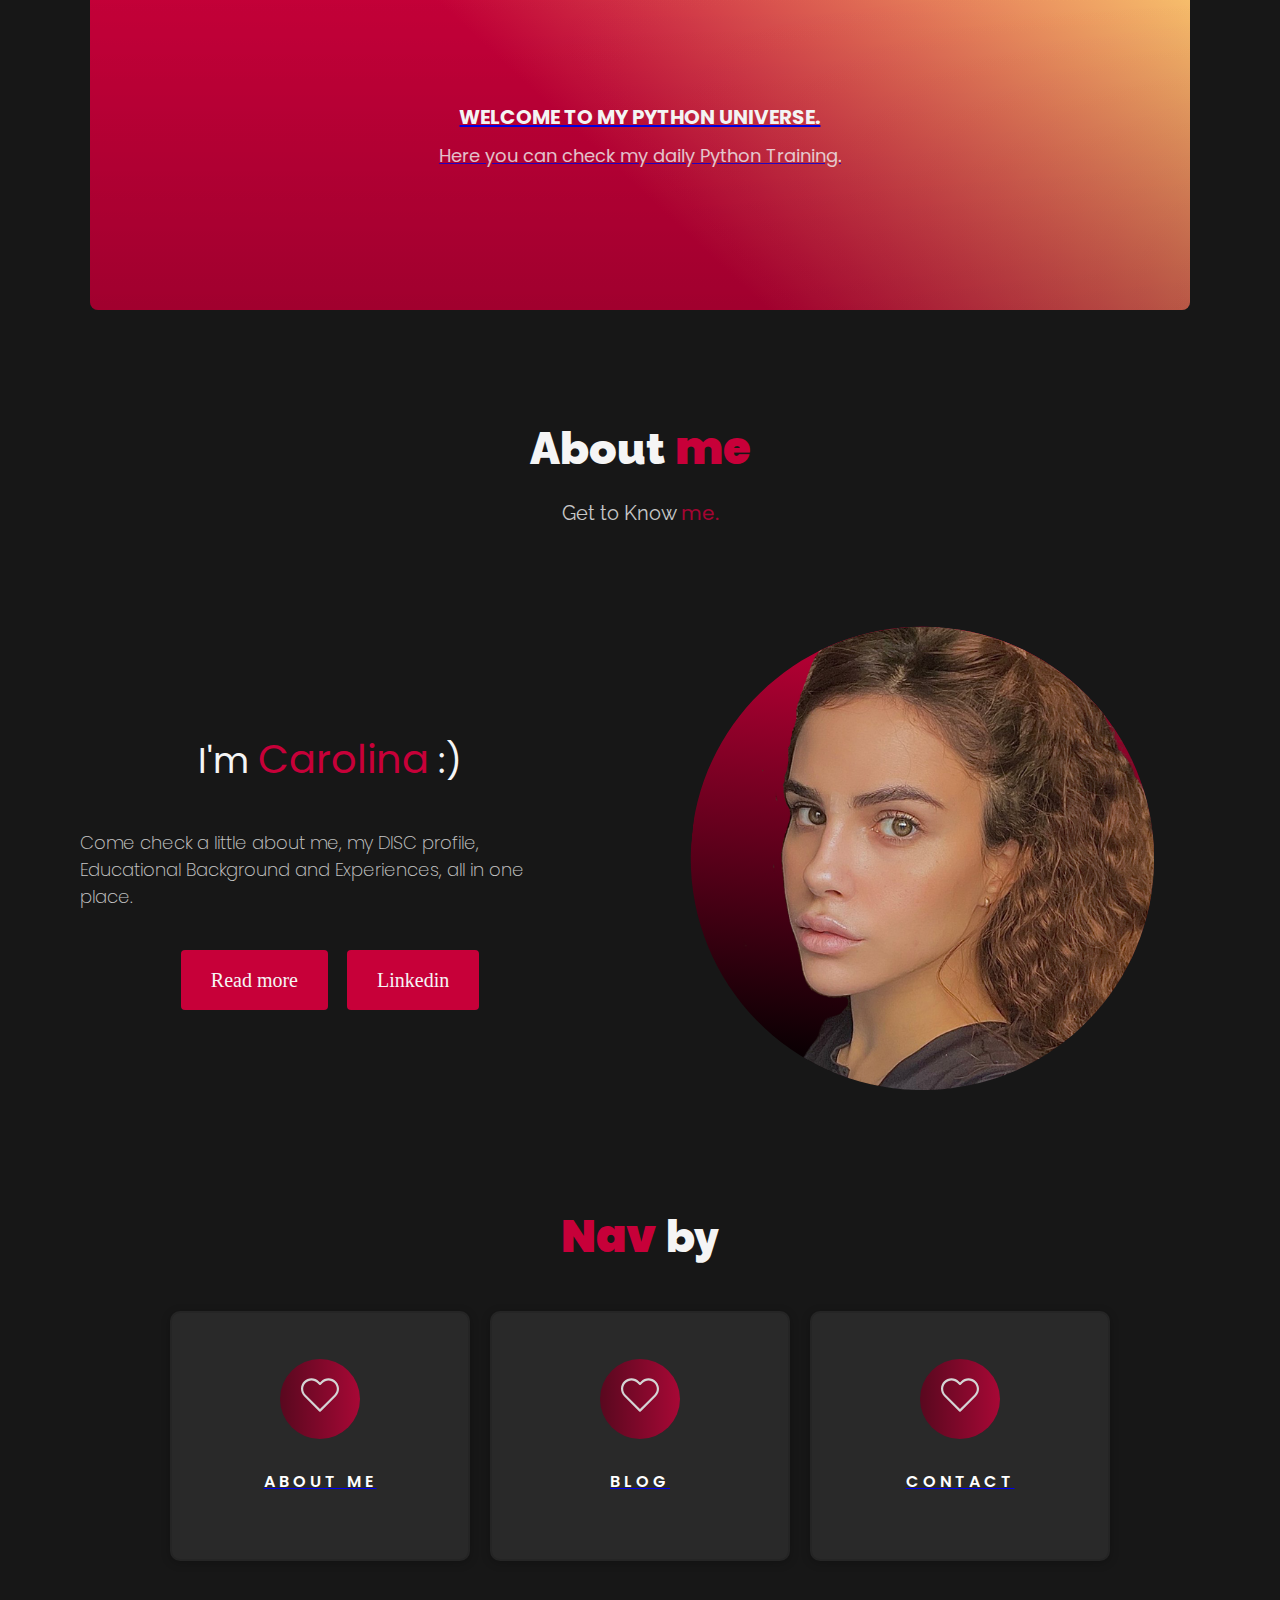
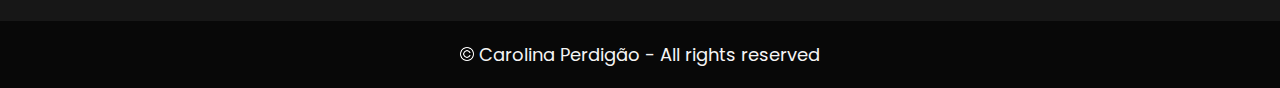
==== commit cc79ef14: "Instructional Design added" ====
--- a/index.html
+++ b/index.html
@@ -112,7 +112,7 @@
                         <img src="images/instagram.png" alt="service-two">
                         </div>
                         <div class="service-description">
-                            <h2>Creative UI/UX</h2>
+                            <h2>Creative UI/UX and Instructional Design</h2>
                             <p>Interfaces that Captivate and Connect, blending aesthetics with functionality.</p>
                         </div>
                         </a>
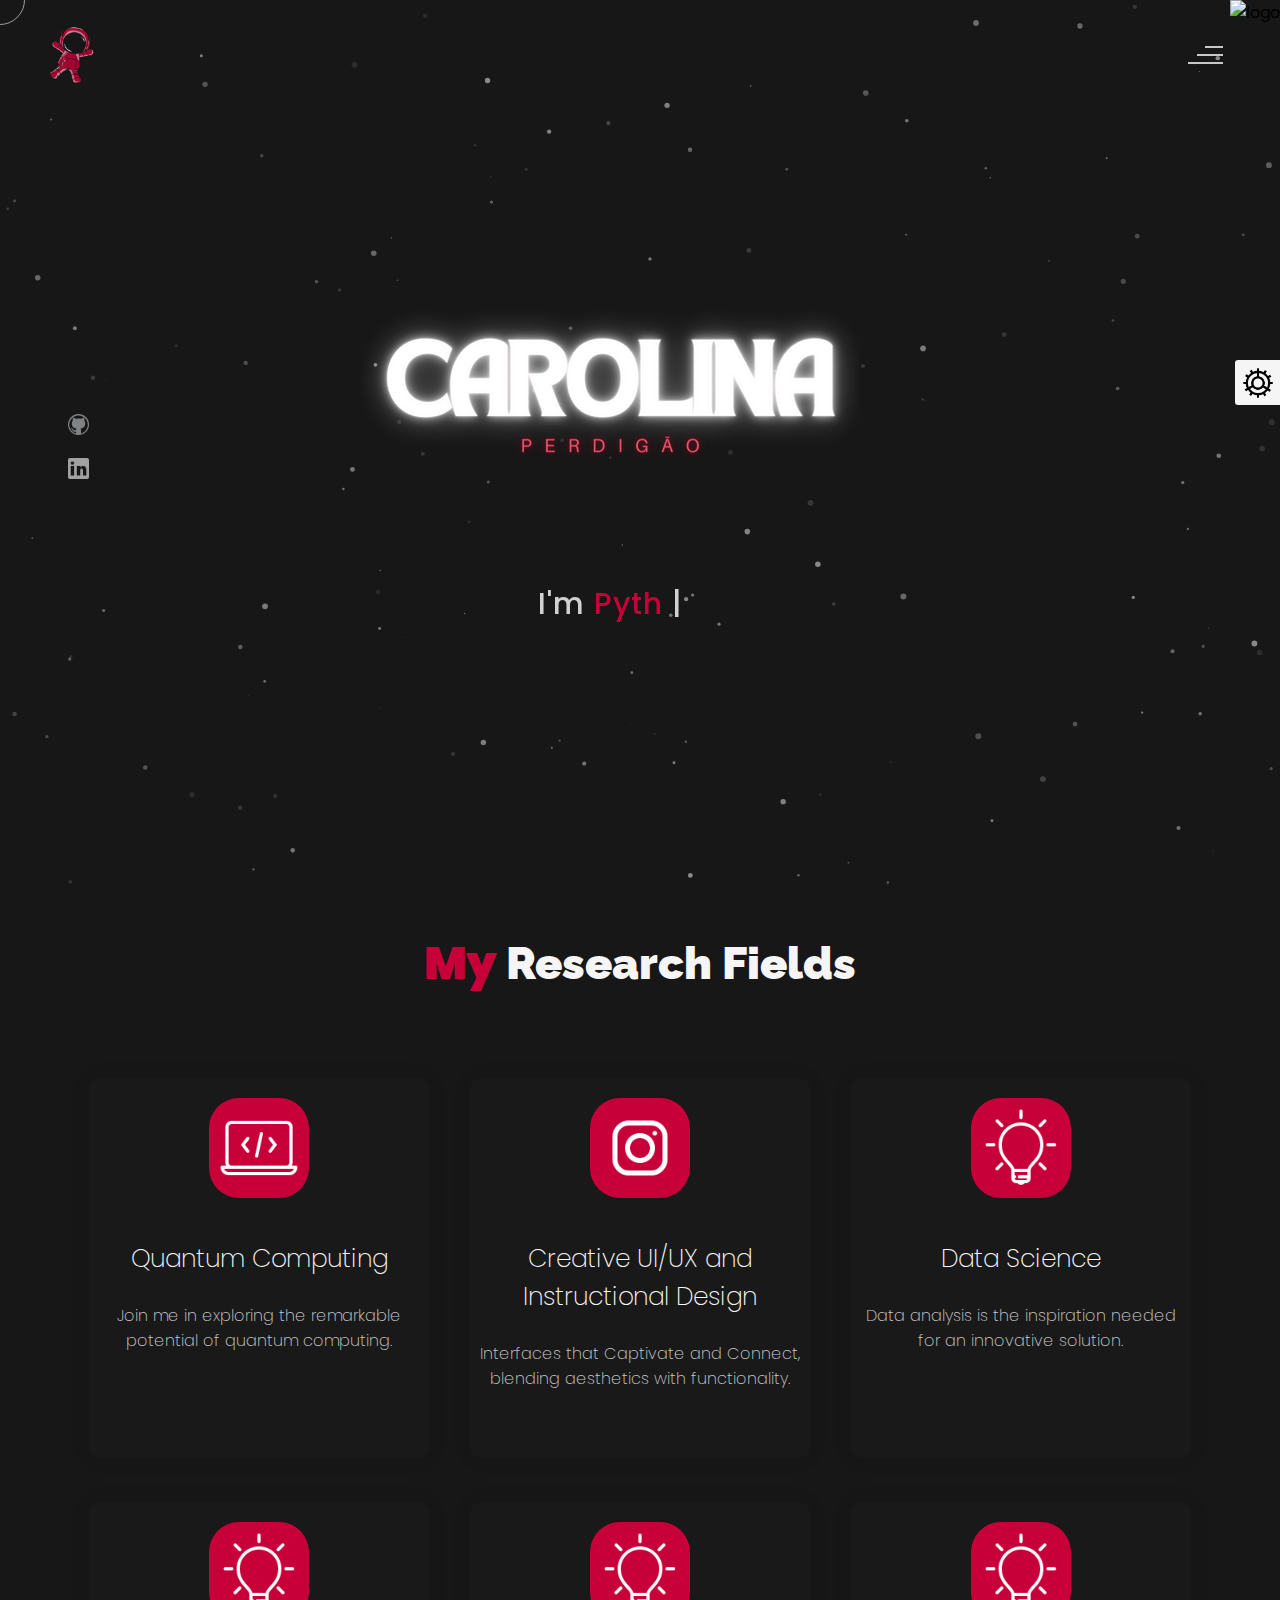
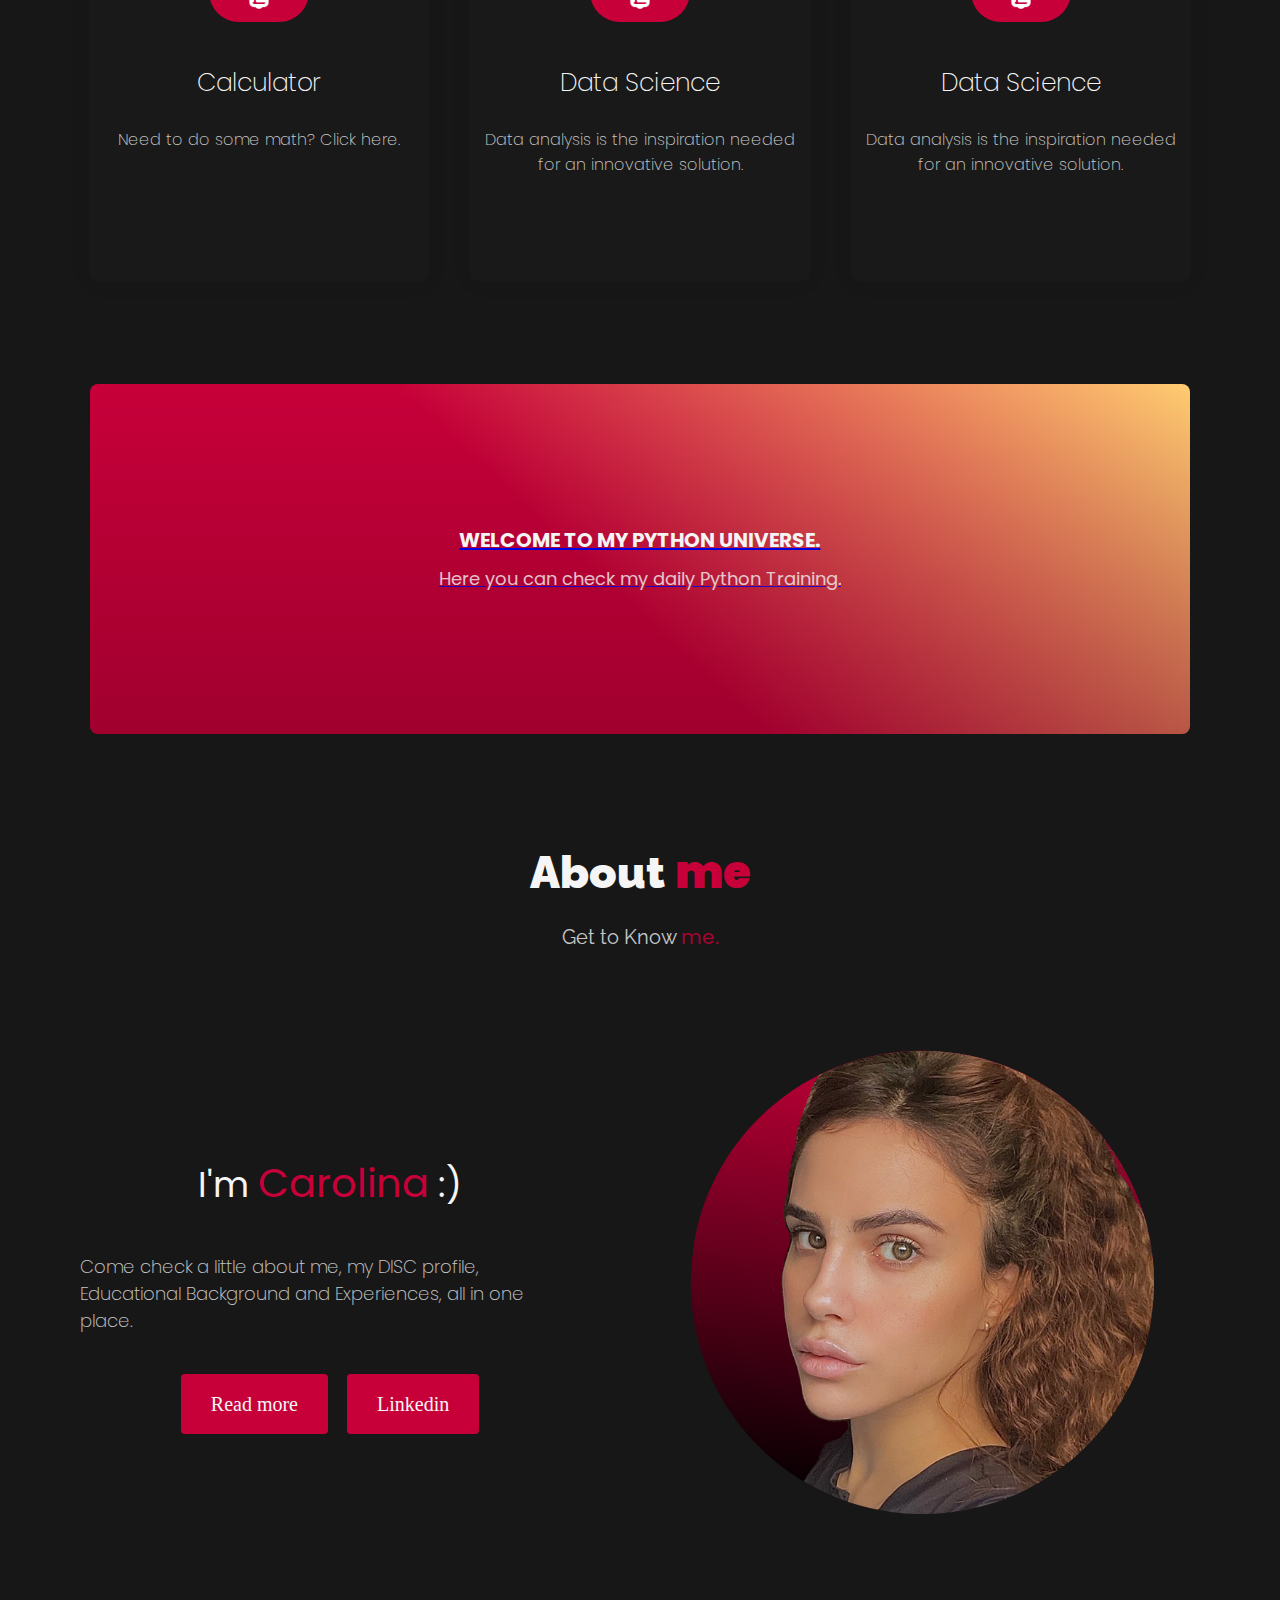
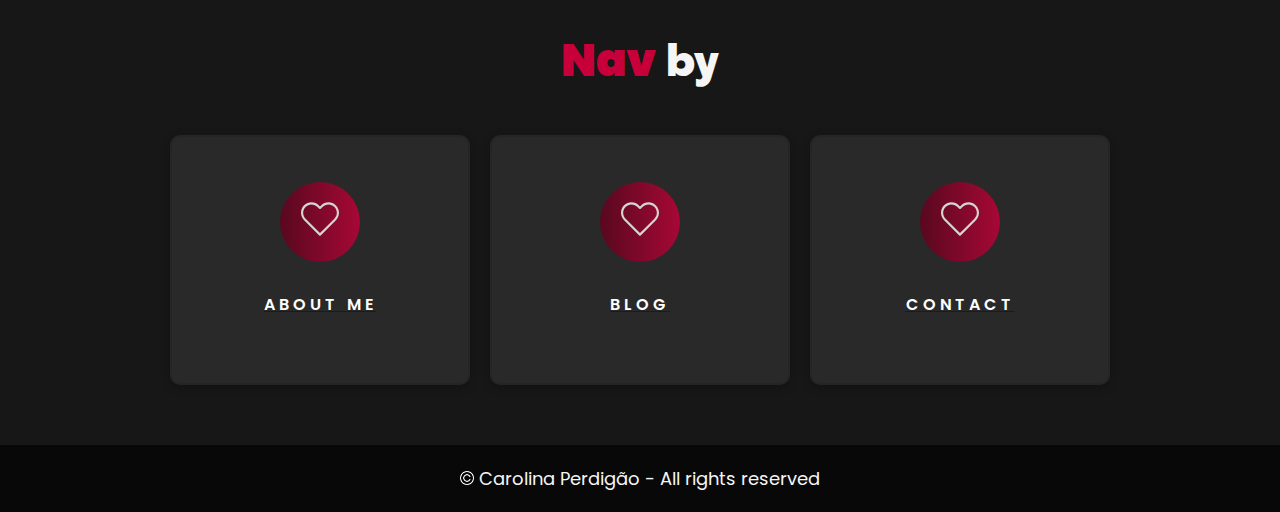
==== commit eabbb561: "update calculator cv ppgcc" ====
--- a/index.html
+++ b/index.html
@@ -117,6 +117,45 @@
                         </div>
                         </a>
                     </div>
+                    
+                    <div class="service-three service wow">
+                        <a href="datascience.html">
+                        <div class="service-img">
+                        <img src="images/bulb.png" alt="service-three">
+                        </div>
+                        <div class="service-description">
+                            <h2>Data Science</h2>
+                            <p>Data analysis is the inspiration needed for an innovative solution.</p>
+                        </div>
+                        </a>
+                    </div>
+
+                    <!--//////////////-->
+
+                    <div class="service-three service wow">
+                        <a href="calculator.html">
+                        <div class="service-img">
+                        <img src="images/bulb.png" alt="service-three">
+                        </div>
+                        <div class="service-description">
+                            <h2>Calculator</h2>
+                            <p>Need to do some math? Click here.</p>
+                        </div>
+                        </a>
+                    </div>
+
+                    <div class="service-three service wow">
+                        <a href="datascience.html">
+                        <div class="service-img">
+                        <img src="images/bulb.png" alt="service-three">
+                        </div>
+                        <div class="service-description">
+                            <h2>Data Science</h2>
+                            <p>Data analysis is the inspiration needed for an innovative solution.</p>
+                        </div>
+                        </a>
+                    </div>
+
                     <div class="service-three service wow">
                         <a href="datascience.html">
                         <div class="service-img">
@@ -145,7 +184,7 @@
             </a>
             </div>
         </div>
-          
+
         
         <!--CARD BETWEEN DIVS END-->
 
@@ -278,11 +317,11 @@
             <p class="title">Contact</p>
             <p class="text">Check how to contact me.</p>
         </a>
-          </div>
-
 
         </div>
         
+    
+
 
         <!--------------------------HomePage End------------------------------------->
 
